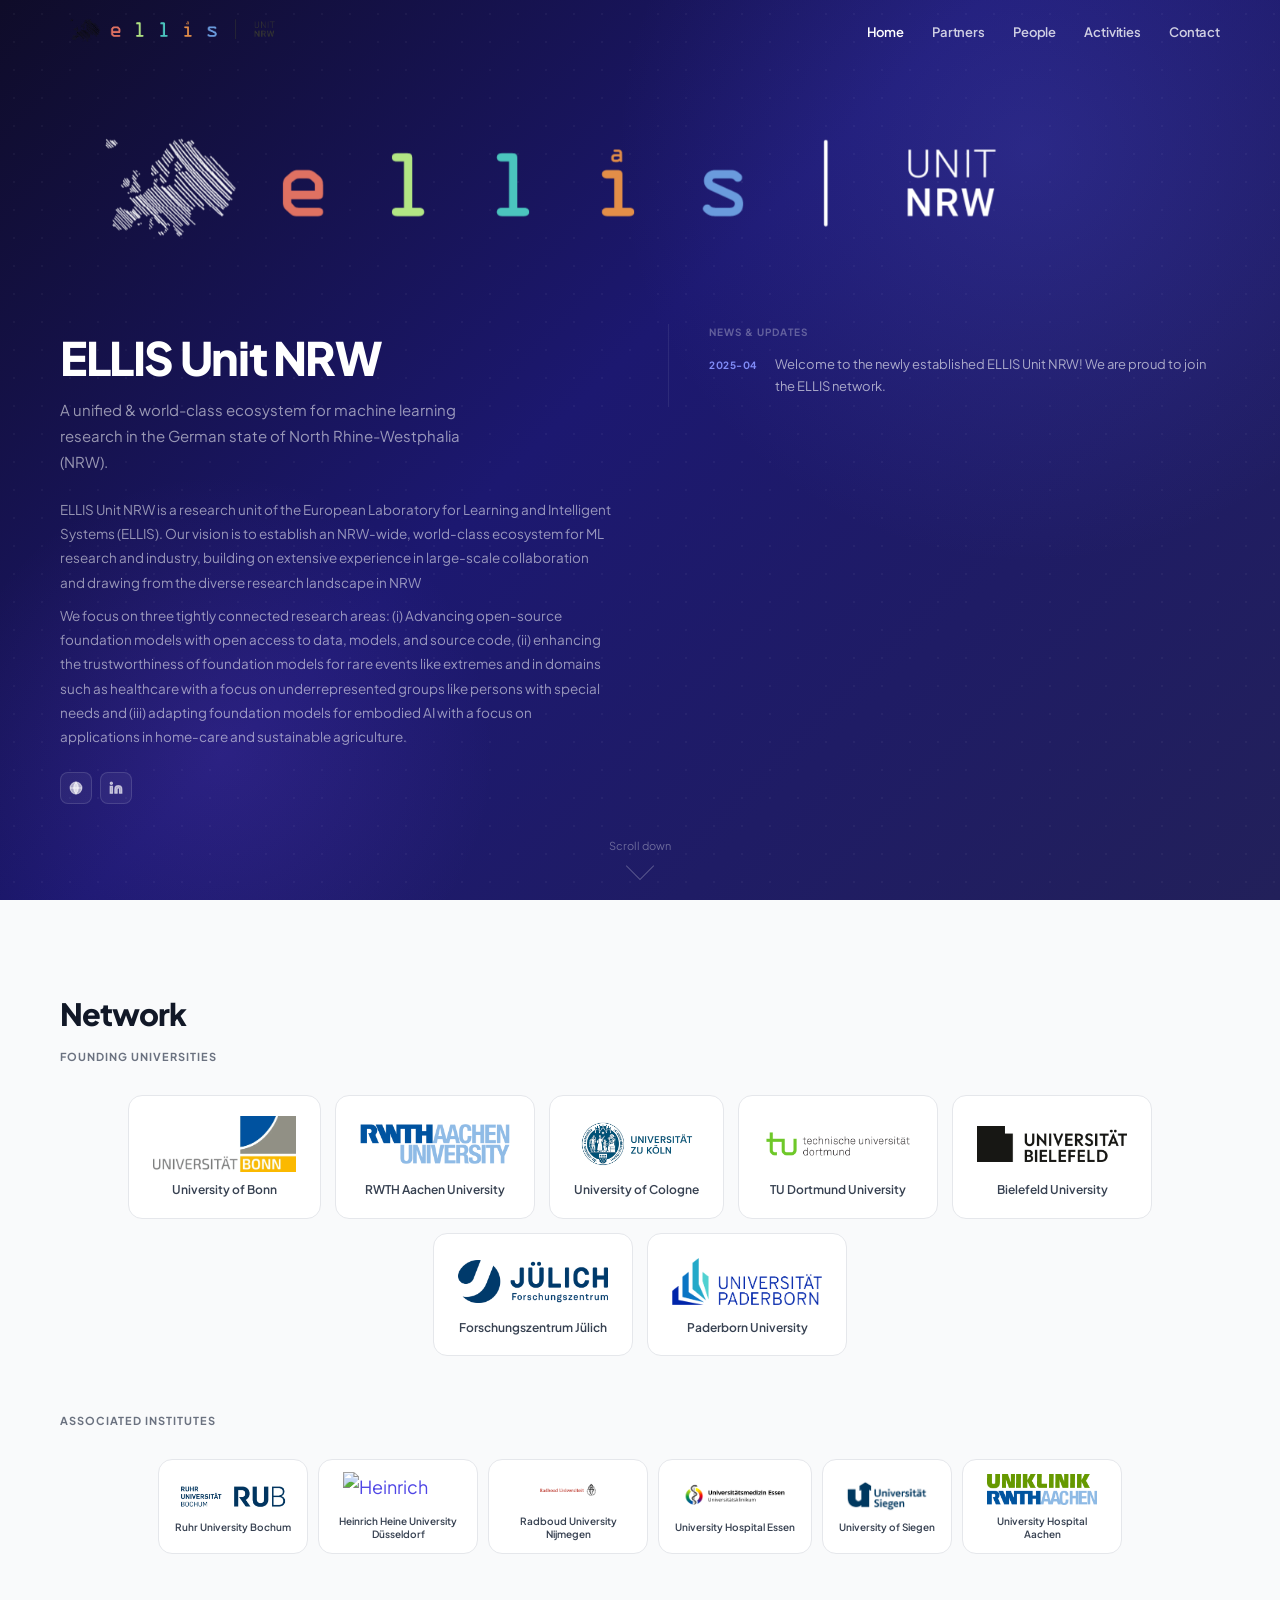
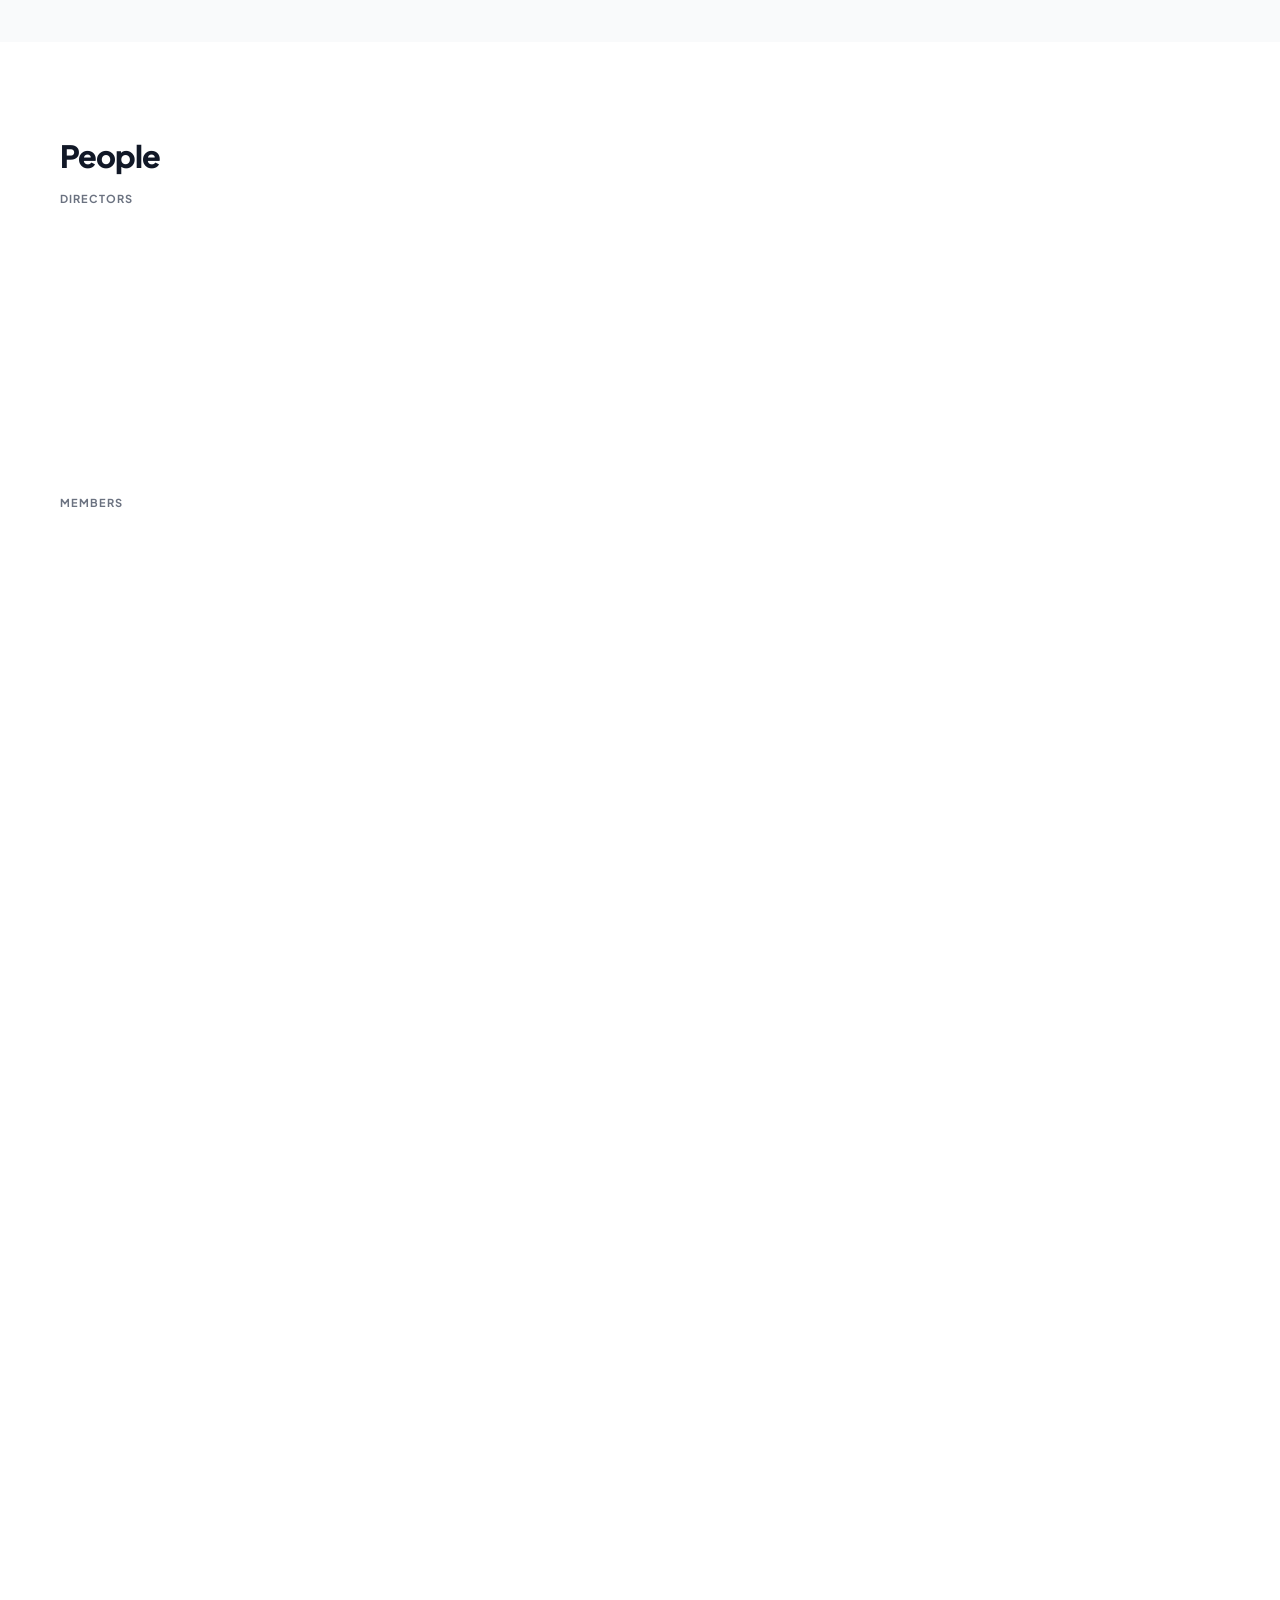
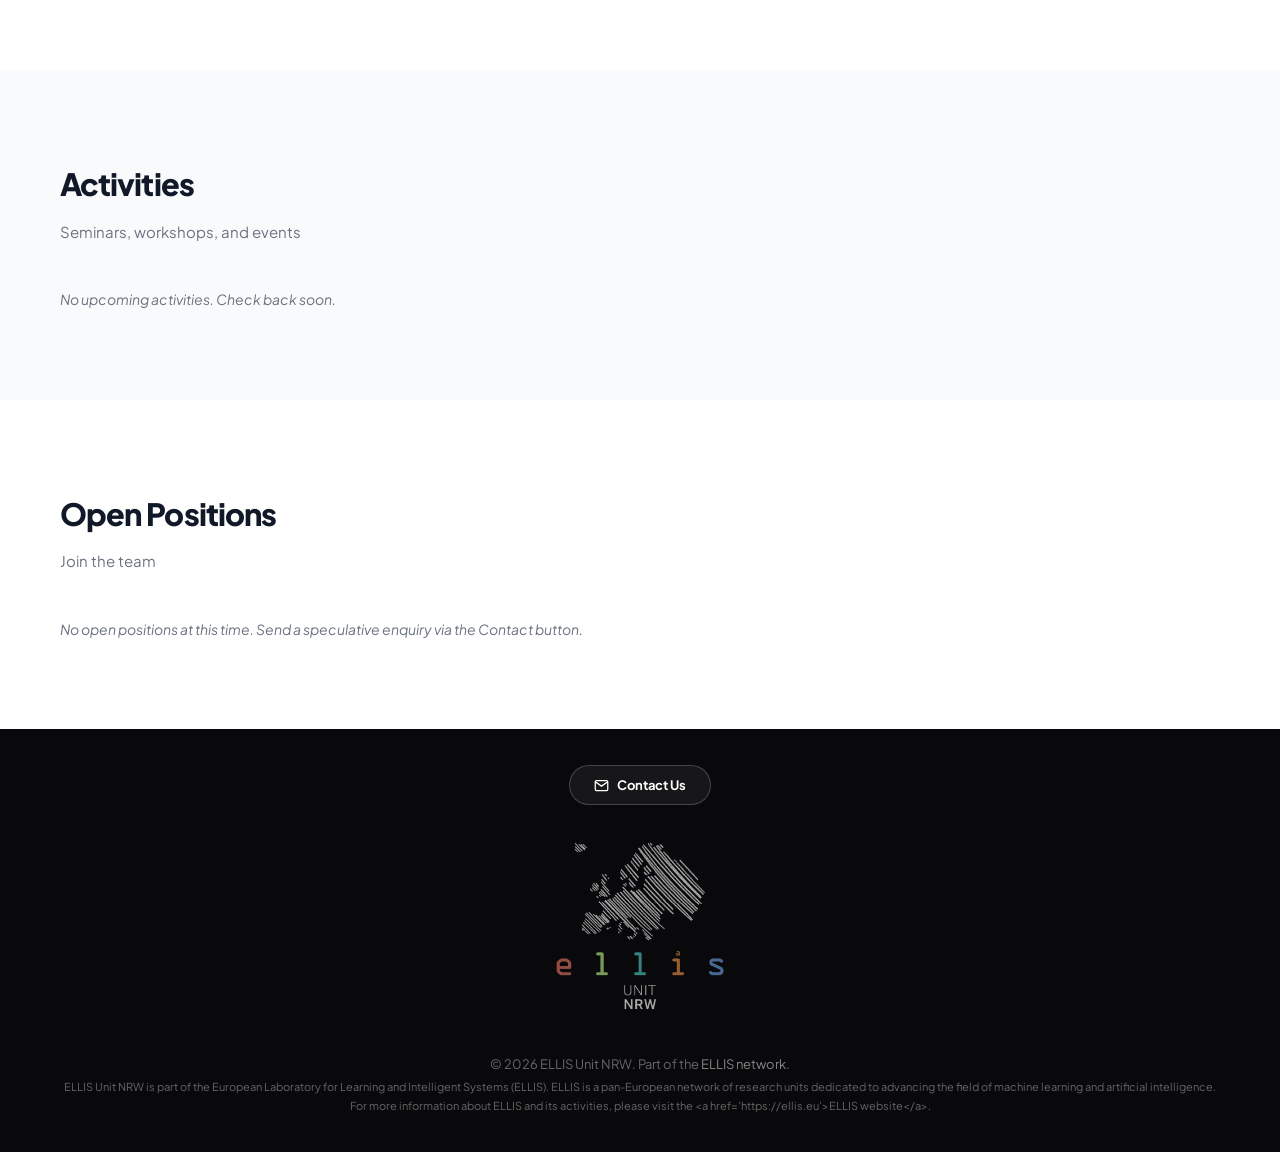
==== index.html @ 84928c9c "init" ====
<!DOCTYPE html>
<html lang="en">
<head>
  <meta charset="UTF-8">
  <meta name="viewport" content="width=device-width, initial-scale=1.0">
  <meta name="description" content="ELLIS Unit NRW — European Laboratory for Learning and Intelligent Systems">
  <title>ELLIS Unit NRW</title>
  <link rel="icon" type="image/svg+xml" href="favicon.svg">
  <link rel="stylesheet" href="styles.css">
  <link rel="preconnect" href="https://fonts.googleapis.com">
  <link rel="preconnect" href="https://fonts.gstatic.com" crossorigin>
  <link href="https://fonts.googleapis.com/css2?family=Plus+Jakarta+Sans:wght@300;400;500;600;700;800&display=swap" rel="stylesheet">
</head>
<body>

  <!-- ── Navigation ── -->
  <nav class="navbar" id="navbar">
    <div class="nav-container">
      <a href="#home" class="nav-logo" aria-label="ELLIS Unit NRW">
        <img src="images/ellis-logo_horizontal_black_2026-NRW.png" alt="ELLIS Unit NRW" class="logo-dark" height="34">
      </a>
      <ul class="nav-menu" id="nav-menu">
        <li><a href="#home"       class="nav-link">Home</a></li>
        <li><a href="#partners"   class="nav-link">Partners</a></li>
        <li><a href="#people"     class="nav-link">People</a></li>
        <li><a href="#activities" class="nav-link">Activities</a></li>
        <li><a href="#contact"    class="nav-link">Contact</a></li>
        <!-- <li><a href="#positions"  class="nav-link">Open Positions</a></li> -->
      </ul>
      <button class="nav-toggle" id="nav-toggle" aria-label="Toggle navigation">
        <span class="bar"></span><span class="bar"></span><span class="bar"></span>
      </button>
    </div>
  </nav>

  <!-- ══════════════════════════════════════
       HERO
       Left  : identity + about
       Right : news + partner uni logos
       ══════════════════════════════════════ -->
  <section id="home" class="hero">
  <div class="hero-bg" aria-hidden="true"></div>

  <div class="hero-inner">

    <div class="hero-logo-wrap">
      <img src="images/ellis-logo_horizontal_white_2026-NRW.png" alt="ELLIS Unit NRW" class="hero-logo-img" id="hero-logo-img">
    </div>

    <div class="hero-grid">

      <!-- ── LEFT ── -->
      <div class="hero-left">
        <h1 class="hero-title" id="hero-unit-name"></h1>
        <p  class="hero-tagline" id="hero-tagline"></p>
        <div class="hero-about-text" id="about-text"></div>
        <!-- <div class="research-areas" id="research-areas"></div> -->
        <div class="hero-social" id="hero-social"></div>
      </div>

      <!-- ── RIGHT ── -->
      <div class="hero-right">
        <div class="hero-panel">
          <h3 class="panel-label">News &amp; Updates</h3>
          <ul class="hero-news-list" id="hero-news-list"></ul>
          <button class="hero-news-more" id="hero-news-more" style="display:none">Show more</button>
        </div>
      </div>

    </div>
  </div>

  <div class="scroll-hint" aria-hidden="true">
    <span class="scroll-hint-text">Scroll down</span>
    <div class="scroll-arrow"></div>
  </div>
</section>

  <!-- ══════════════════════════════════════
       PARTNERS
       ══════════════════════════════════════ -->
  <section id="partners" class="section section-light">
    <div class="container">
      <h2 class="section-title">Network</h2>

      <h3 class="block-label">Founding Universities</h3>
      <div class="partner-grid" id="partner-grid"></div>

      <!-- Associated institutes tile grid — hidden if empty -->
      <div id="assoc-block" style="display:none">
        <h3 class="block-label" style="margin-top:56px">Associated Institutes</h3>
        <div class="assoc-grid" id="assoc-grid"></div>
      </div>
    </div>
  </section>

  <!-- ══════════════════════════════════════
       PEOPLE
       ══════════════════════════════════════ -->
  <section id="people" class="section section-white">
    <div class="container">
      <h2 class="section-title">People</h2>

      <div class="people-block">
        <h3 class="block-label">Directors</h3>
        <div class="directors-row" id="directors-row"></div>
      </div>

      <div class="people-block" id="members-block">
        <h3 class="block-label">Members</h3>
        <div class="members-grid" id="members-grid"></div>
      </div>
    </div>
  </section>

  <!-- ══════════════════════════════════════
       ACTIVITIES
       ══════════════════════════════════════ -->
  <section id="activities" class="section section-light">
    <div class="container">
      <h2 class="section-title">Activities</h2>
      <p class="section-sub">Seminars, workshops, and events</p>
      <div class="activities-grid" id="activities-grid"></div>
    </div>
  </section>

  <!-- ══════════════════════════════════════
       OPEN POSITIONS
       To hide: comment out from here …
       ══════════════════════════════════════ -->
  <section id="positions" class="section section-white">
    <div class="container">
      <h2 class="section-title">Open Positions</h2>
      <p class="section-sub">Join the team</p>
      <div class="positions-list" id="positions-list"></div>
    </div>
  </section>
  <!-- … to here to hide open positions -->

  <!-- ══════════════════════════════════════
       FOOTER  (contains contact button)
       ══════════════════════════════════════ -->
  <footer class="footer" id="contact">
    <div class="footer-inner">
      <button class="btn btn-contact" id="contact-btn">
        <svg viewBox="0 0 24 24" fill="none" stroke="currentColor" stroke-width="2" aria-hidden="true">
          <path d="M4 4h16c1.1 0 2 .9 2 2v12c0 1.1-.9 2-2 2H4c-1.1 0-2-.9-2-2V6c0-1.1.9-2 2-2z"/>
          <polyline points="22,6 12,13 2,6"/>
        </svg>
        Contact Us
      </button>
      <img src="images/ellis-logo_vertical_white_2026-NRW.png" alt="ELLIS Unit NRW" class="footer-logo" height="200">

      <div class="footer-copy">
        <p>&copy; <span id="current-year"></span> <span id="footer-name"></span>. Part of the <a href="https://ellis.eu" target="_blank" rel="noopener">ELLIS network</a>.</p>
        <p class="footer-note" id="footer-note"></p>
      </div>
      
    </div>
  </footer>

  <script src="main.js"></script>
</body>
</html>
---- styles.css ----
/* ══════════════════════════════════════════════
   ELLIS Unit NRW — styles.css
   ══════════════════════════════════════════════ */

:root {
  --indigo:       #4F46E5;
  --indigo-dark:  #3730A3;
  --indigo-light: #818CF8;
  --indigo-pale:  #EEF2FF;
  --gray-950:     #09090b;
  --gray-900:     #111827;
  --gray-700:     #374151;
  --gray-500:     #6B7280;
  --gray-400:     #9CA3AF;
  --gray-200:     #E5E7EB;
  --gray-100:     #F3F4F6;
  --gray-50:      #F9FAFB;
  --white:        #FFFFFF;
  --r-sm: 8px; --r-md: 14px; --r-full: 9999px;
  --shadow-xs: 0 1px 3px rgba(0,0,0,.06);
  --shadow-sm: 0 3px 10px rgba(0,0,0,.08);
  --shadow-md: 0 8px 24px rgba(0,0,0,.10);
  --ease: cubic-bezier(.4,0,.2,1);
}

/* ── Reset ── */
*,*::before,*::after { box-sizing:border-box; margin:0; padding:0 }
html { scroll-behavior:smooth }
body {
  font-family:'Plus Jakarta Sans',system-ui,sans-serif;
  font-size:18px; line-height:1.7;
  color:var(--gray-900); background:var(--white);
  -webkit-font-smoothing:antialiased;
}
a { color:var(--indigo); text-decoration:none; transition:color .2s var(--ease) }
a:hover { color:var(--indigo-dark) }
img { max-width:100%; display:block }
ul { list-style:none }
.container { max-width:1160px; margin:0 auto }

/* ══════════════════════════════════
   NAVBAR
   ══════════════════════════════════ */
.navbar {
  position:fixed; top:0; left:0; right:0; z-index:100;
  height:60px; padding:0 24px;
  display:flex; align-items:center;
  background:transparent;
  transition:background .4s var(--ease), box-shadow .4s var(--ease);
}
.navbar.scrolled {
  background:rgba(255,255,255,.94);
  backdrop-filter:blur(14px);
  box-shadow:0 1px 0 var(--gray-200);
}
.nav-container {
  max-width:1160px; width:100%; margin:0 auto;
  display:flex; align-items:center; justify-content:space-between;
}

/* ── Navbar logo: hidden until scrolled ── */
.nav-logo {
  opacity:0; pointer-events:none;
  transition:opacity .35s var(--ease);
}
.navbar.scrolled .nav-logo {
  opacity:1; pointer-events:auto;
}
/* Both img variants hidden when not scrolled; only dark shown when scrolled */
.logo-dark  { display:block }   /* white PNG → black */
.logo-light { display:none  }

/* Hero inner wrapper — column layout so logo sits above the grid */
.hero-inner {
  max-width: 1160px;
  width: 100%;
  margin: 0 auto;
  display: flex;
  flex-direction: column;
  position: relative;
  z-index: 1;
}

/* Logo now spans the full width above both columns */
.hero-logo-wrap {
  display: flex;
  justify-content: center;
  margin-bottom: 48px;
}

.hero-logo-img {
  height: clamp(100px, 16vw, 180px);
  width: auto;
  max-width: 100%;
  object-fit: contain;
  filter: none;
  transition: opacity .3s var(--ease);
  will-change: opacity;
}

.nav-menu { display:flex; align-items:center; gap:28px }
.nav-link {
  font-size:13px; font-weight:600; letter-spacing:-.01em;
  color:rgba(255,255,255,.78);
  transition:color .2s var(--ease);
}
.navbar.scrolled .nav-link { color:var(--gray-700) }
.nav-link:hover,
.nav-link.active { color:var(--white) }
.navbar.scrolled .nav-link:hover,
.navbar.scrolled .nav-link.active { color:var(--indigo) }

.nav-toggle { display:none; background:none; border:none; cursor:pointer; padding:4px }
.bar {
  display:block; width:20px; height:1.5px;
  background:var(--white); margin:5px 0;
  transition:transform .25s var(--ease), opacity .25s;
}
.navbar.scrolled .bar { background:var(--gray-700) }

/* ══════════════════════════════════
   HERO
   ══════════════════════════════════ */
.hero {
  min-height:100vh;
  position:relative; overflow:hidden;
  display:flex; align-items:center;
  padding:80px 24px 56px;
  background:linear-gradient(135deg, #0f0c29 0%, #1c1870 45%, #22205a 100%);
  color:var(--white);
}

/* Ambient blobs */
.hero-bg {
  position:absolute; inset:0; pointer-events:none; overflow:hidden;
}
.hero-bg::before {
  content:'';
  position:absolute; width:900px; height:900px; top:-300px; right:-200px;
  border-radius:50%;
  background:radial-gradient(circle, rgba(99,102,241,.20) 0%, transparent 65%);
  animation:blob 22s ease-in-out infinite alternate;
}
.hero-bg::after {
  content:'';
  position:absolute; width:600px; height:600px; bottom:-150px; left:-80px;
  border-radius:50%;
  background:radial-gradient(circle, rgba(139,92,246,.14) 0%, transparent 65%);
  animation:blob 30s ease-in-out infinite alternate-reverse;
}
@keyframes blob {
  from { transform:translate(0,0) scale(1) }
  to   { transform:translate(40px,-30px) scale(1.1) }
}
.hero::before {
  content:''; position:absolute; inset:0; pointer-events:none;
  background-image:radial-gradient(rgba(255,255,255,.04) 1px, transparent 1px);
  background-size:28px 28px;
}

/* Two-column grid */
.hero-grid {
  width: 100%;
  display: grid;
  grid-template-columns: 1fr 1fr;
  gap: 56px;
  align-items: start;
}

/* ── Hero Left ── */
.hero-left { padding-top:8px }

.hero-badges { display:flex; gap:8px; margin-bottom:20px }
.badge {
  display:inline-flex; align-items:center;
  font-size:10px; font-weight:700; letter-spacing:.09em; text-transform:uppercase;
  padding:4px 11px; border-radius:var(--r-full);
}
.badge-ellis { background:var(--indigo); color:var(--white) }
.badge-nrw   { border:1px solid rgba(255,255,255,.22); color:rgba(255,255,255,.72); background:rgba(255,255,255,.06) }

.hero-title {
  font-size:clamp(26px,3.6vw,46px); font-weight:800;
  letter-spacing:-.03em; line-height:1.1;
  color:var(--white); margin-bottom:14px;
}
.hero-tagline {
  font-size:15px; color:rgba(255,255,255,.56);
  line-height:1.75; margin-bottom:22px; max-width:420px;
}

/* About text inside hero */
.hero-about-text {
  font-size:13.5px; color:rgba(255,255,255,.55);
  line-height:1.8; margin-bottom:22px;
}
.hero-about-text p { margin-bottom:9px }
.hero-about-text .lead { color:rgba(255,255,255,.76); font-size:14.5px }

/* Research area tags */
.research-areas { display:flex; flex-wrap:wrap; gap:6px; margin-bottom:24px }
.area-tag {
  font-size:10px; font-weight:700; letter-spacing:.05em; text-transform:uppercase;
  padding:3px 10px; border-radius:var(--r-full);
  border:1px solid rgba(99,102,241,.4);
  color:var(--indigo-light); background:rgba(99,102,241,.07);
}

.hero-social { display:flex; gap:8px; flex-wrap:wrap; margin-bottom:24px }
.social-icon {
  width:32px; height:32px; border-radius:var(--r-sm);
  display:flex; align-items:center; justify-content:center;
  border:1px solid rgba(255,255,255,.13); background:rgba(255,255,255,.05);
  color:rgba(255,255,255,.6); transition:all .2s var(--ease);
}
.social-icon:hover { background:var(--indigo); border-color:var(--indigo); color:var(--white) }
.social-icon svg { width:14px; height:14px; fill:currentColor }

.hero-cta { display:flex; gap:10px; flex-wrap:wrap }

/* Buttons */
.btn {
  display:inline-flex; align-items:center; gap:7px;
  padding:10px 22px; border-radius:var(--r-full);
  font-family:inherit; font-size:13px; font-weight:700;
  letter-spacing:-.01em; cursor:pointer;
  transition:all .2s var(--ease); text-decoration:none; border:none;
}
.btn-primary { background:var(--indigo); color:var(--white) }
.btn-primary:hover {
  background:var(--indigo-dark); color:var(--white);
  transform:translateY(-1px); box-shadow:0 6px 20px rgba(79,70,229,.4);
}
.btn-ghost {
  background:rgba(255,255,255,.08);
  border:1px solid rgba(255,255,255,.2); color:var(--white);
}
.btn-ghost:hover { background:rgba(255,255,255,.14); color:var(--white) }

/* ── Hero Right ── */
.hero-right {
  display:flex; flex-direction:column; gap:24px;
  padding-left:40px; border-left:1px solid rgba(255,255,255,.08);
}

/* Shared panel style */
.hero-panel { display:flex; flex-direction:column; gap:0 }
.panel-label {
  font-size:10px; font-weight:700; letter-spacing:.1em; text-transform:uppercase;
  color:rgba(255,255,255,.3); margin-bottom:12px;
}

/* News list */
.hero-news-list { display:flex; flex-direction:column }
.hero-news-item {
  display:flex; align-items:baseline; gap:14px;
  padding:9px 0;
  border-bottom:1px solid rgba(255,255,255,.07);
  font-size:13px; color:rgba(255,255,255,.62);
}
.hero-news-item:first-child { padding-top:0 }
.hero-news-item:last-child  { border-bottom:none }
.hero-news-item.hidden { display:none }
.news-date {
  min-width:52px; font-size:10px; font-weight:700; letter-spacing:.05em;
  color:var(--indigo-light); flex-shrink:0;
}
.hero-news-more {
  margin-top:10px; align-self:flex-start; cursor:pointer;
  background:none; border:1px solid rgba(255,255,255,.16);
  color:rgba(255,255,255,.45); font-family:inherit;
  font-size:11px; font-weight:700; letter-spacing:.04em;
  padding:4px 14px; border-radius:var(--r-full); transition:all .2s;
}
.hero-news-more:hover { border-color:var(--indigo-light); color:var(--indigo-light) }

/* Partner university logos inside hero */
.hero-unis { display:flex; flex-direction:column; gap:0 }

.hero-unis-logos {
  display: grid;
  grid-template-columns: repeat(auto-fill, minmax(120px, 1fr));
  gap: 8px;
}

.hero-uni-chip {
  display: flex;
  flex-direction: column;
  align-items: center;
  justify-content: center;
  gap: 8px;
  text-decoration: none;
  padding: 14px 12px;
  border-radius: 14px;
  background: rgba(255, 255, 255, .07);
  border: 1px solid rgba(255, 255, 255, .13);
  backdrop-filter: blur(12px);
  -webkit-backdrop-filter: blur(12px);
  box-shadow: 0 2px 12px rgba(0, 0, 0, .2), inset 0 1px 0 rgba(255,255,255,.08);
  transition: transform .2s var(--ease), box-shadow .2s var(--ease),
              background .2s var(--ease), border-color .2s var(--ease);
  min-height: 80px;
}
.hero-uni-chip:hover {
  transform: translateY(-3px);
  background: rgba(255, 255, 255, .12);
  border-color: rgba(129, 140, 248, .5);
  box-shadow: 0 8px 24px rgba(0, 0, 0, .25), 0 0 0 1px rgba(129,140,248,.2),
              inset 0 1px 0 rgba(255,255,255,.12);
}
.hero-uni-chip img {
  height: 34px;
  width: auto;
  max-width: 100px;
  object-fit: contain;
  filter: none;   /* white logos on dark glass */
  opacity: .85;
  transition: opacity .2s var(--ease);
}
.hero-uni-chip:hover img { opacity: 1 }

.hero-uni-chip-text {
  font-size: 10px; font-weight: 700; letter-spacing: .05em;
  color: rgba(255, 255, 255, .7);
  white-space: nowrap;
  text-transform: uppercase;
}

/* Scroll hint */
.scroll-hint {
  position:absolute; bottom:24px; left:50%; transform:translateX(-50%);
  display:flex; flex-direction:column; align-items:center;
}
.scroll-arrow {
  width:20px; height:20px;
  border-right:1.5px solid rgba(255,255,255,.25);
  border-bottom:1.5px solid rgba(255,255,255,.25);
  transform:rotate(45deg);
  animation:bounce 2s ease-in-out infinite;
}

/* make scroll-hint text a button that when clicked automatically scrolls down a bit, and both scroll-hint-text and scroll-arrow
disappear when scrolled, to avoid overlap with navbar */
.scroll-hint-text {
  margin-top:8px; font-size:11px; color:rgba(255,255,255,.35);
  transition:opacity .3s var(--ease);
  background:none; border:none; cursor:pointer; font-family:inherit;
  padding:0; opacity:1;
}
.scroll-hint-text:hover { color:rgba(255,255,255,.6) }
.scroll-hint.hidden .scroll-hint-text,
.scroll-hint.hidden .scroll-arrow { opacity:0; pointer-events:none }


@keyframes bounce {
  0%,100% { transform:rotate(45deg) translateY(0); opacity:.2 }
  50%      { transform:rotate(45deg) translateY(5px); opacity:.55 }
}

/* ══════════════════════════════════
   SHARED SECTION STYLES
   ══════════════════════════════════ */
.section { padding:88px 24px }
.section-light { background:var(--gray-50) }
.section-white { background:var(--white) }

.section-title {
  font-size:clamp(22px,2.4vw,34px); font-weight:800;
  letter-spacing:-.03em; color:var(--gray-900); margin-bottom:8px;
}
.section-sub { font-size:15px; color:var(--gray-500); margin-bottom:44px }

.block-label {
  font-size:11px; font-weight:700; letter-spacing:.09em; text-transform:uppercase;
  color:var(--gray-500); margin-bottom:28px;
}

/* ══════════════════════════════════
   PARTNERS
   ══════════════════════════════════ */
.partner-grid {
  display:flex; flex-wrap:wrap; justify-content:center; gap:14px;
  margin-bottom:8px;
}
.partner-card {
  display:flex; flex-direction:column; align-items:center;
  justify-content:center; gap:10px;
  text-decoration:none;
  padding:20px 24px; min-width:160px; max-width:210px;
  border-radius:var(--r-md); border:1.5px solid var(--gray-200);
  background:var(--white); transition:all .2s var(--ease);
}
.partner-card:hover { border-color:var(--indigo); box-shadow:var(--shadow-sm); transform:translateY(-2px) }
.partner-logo { height:56px; width:auto; max-width:150px; object-fit:contain }
.partner-logo-placeholder {
  height:44px; min-width:80px; padding:0 14px;
  display:flex; align-items:center; justify-content:center;
  background:var(--indigo-pale); border-radius:var(--r-sm);
  font-size:13px; font-weight:700; color:var(--indigo);
}
.partner-name { font-size:12px; font-weight:600; color:var(--gray-700); text-align:center; line-height:1.3 }

/* Associated institutes tile grid */
.assoc-grid {
  display: flex;
  flex-wrap: wrap;
  justify-content: center;
  gap: 10px;
}
.assoc-card {
  display: flex;
  flex-direction: column;
  align-items: center;
  justify-content: center;
  gap: 7px;
  text-decoration: none;
  padding: 12px 16px;
  min-width: 120px;
  max-width: 160px;
  border-radius: var(--r-md);
  border: 1.5px solid var(--gray-200);
  background: var(--white);
  transition: all .2s var(--ease);
}
.assoc-card:hover { border-color: var(--indigo); box-shadow: var(--shadow-sm); transform: translateY(-2px) }
.assoc-logo { height: 36px; width: auto; max-width: 110px; object-fit: contain }
.assoc-logo-placeholder {
  height: 30px; min-width: 60px; padding: 0 10px;
  display: flex; align-items: center; justify-content: center;
  background: var(--indigo-pale); border-radius: var(--r-sm);
  font-size: 11px; font-weight: 700; color: var(--indigo);
}
.assoc-name { font-size: 10px; font-weight: 600; color: var(--gray-700); text-align: center; line-height: 1.3 }

/* ══════════════════════════════════
   PEOPLE
   ══════════════════════════════════ */
.people-block { margin-bottom:60px }
.people-block:last-child { margin-bottom:0 }

/* Directors: centered, wrap centered */
.directors-row {
  display:flex; flex-wrap:wrap; justify-content:center; gap:36px 28px;
}
/* A person card is just a flex column — no box, no border */
.person-card {
  display:flex; flex-direction:column; align-items:center; gap:8px;
  max-width:140px; text-align:center;
  text-decoration:none; color:inherit;
  transition:opacity .2s var(--ease);
}
.person-card:hover { opacity:.82 }
.person-card:hover .person-name { color:var(--indigo) }

/* Director: larger circle */
.director-avatar {
  width:108px; height:108px; border-radius:50%;
  background:var(--indigo-pale); overflow:hidden;
  display:flex; align-items:center; justify-content:center;
  font-size:28px; font-weight:800; color:var(--indigo);
  transition:box-shadow .2s var(--ease);
}
.person-card:hover .director-avatar { box-shadow:0 6px 22px rgba(79,70,229,.2) }
.director-avatar img { width:100%; height:100%; object-fit:cover }

/* Member: smaller circle */
.member-avatar {
  width:84px; height:84px; border-radius:50%;
  background:var(--gray-100); overflow:hidden;
  display:flex; align-items:center; justify-content:center;
  font-size:20px; font-weight:800; color:var(--gray-500);
  transition:box-shadow .2s var(--ease);
}
.person-card:hover .member-avatar { box-shadow:0 4px 14px rgba(0,0,0,.10) }
.member-avatar img { width:100%; height:100%; object-fit:cover }

.person-name { font-size:13px; font-weight:700; letter-spacing:-.02em; color:var(--gray-900); line-height:1.3; transition:color .2s }
.person-role { font-size:10px; font-weight:700; letter-spacing:.06em; text-transform:uppercase; color:var(--indigo) }
.person-inst { font-size:11px; color:var(--gray-500); line-height:1.3 }

/* Members grid */
.members-grid {
  display:grid; grid-template-columns:repeat(auto-fill, minmax(120px,1fr));
  gap:36px 16px; justify-items:center;
}

/* ══════════════════════════════════
   ACTIVITIES
   ══════════════════════════════════ */
.activities-grid {
  display:grid; grid-template-columns:repeat(auto-fill, minmax(300px,1fr)); gap:14px;
}
.activity-card {
  background:var(--white); border-radius:var(--r-md);
  padding:20px 22px; box-shadow:var(--shadow-xs);
  display:flex; flex-direction:column; gap:8px;
  transition:transform .2s var(--ease), box-shadow .2s var(--ease);
}
.activity-card:hover { transform:translateY(-2px); box-shadow:var(--shadow-md) }
.activity-top { display:flex; align-items:center; justify-content:space-between; gap:12px }
.activity-type {
  font-size:10px; font-weight:700; letter-spacing:.08em; text-transform:uppercase;
  color:var(--indigo); background:var(--indigo-pale);
  padding:3px 9px; border-radius:var(--r-full);
}
.activity-date { font-size:11px; font-weight:600; color:var(--gray-500); white-space:nowrap }
.activity-title { font-size:15px; font-weight:700; letter-spacing:-.02em; color:var(--gray-900); line-height:1.3 }
.activity-speaker { font-size:12px; color:var(--gray-500); font-style:italic }
.activity-desc { font-size:13px; color:var(--gray-500); line-height:1.65 }
.activity-link {
  display:inline-flex; align-items:center; gap:4px; margin-top:4px;
  font-size:12px; font-weight:700; color:var(--indigo); align-self:flex-start;
}
.activity-link:hover { color:var(--indigo-dark) }

/* ══════════════════════════════════
   OPEN POSITIONS
   ══════════════════════════════════ */
.positions-list { display:flex; flex-direction:column; gap:12px }
.position-card {
  padding:18px 22px; background:var(--white);
  border:1.5px solid var(--gray-200); border-radius:var(--r-md);
  transition:border-color .2s, box-shadow .2s, transform .2s;
}
.position-card:hover { border-color:var(--indigo); box-shadow:var(--shadow-sm); transform:translateY(-1px) }
.position-title { font-size:15px; font-weight:700; color:var(--gray-900); margin-bottom:7px }
.position-meta { display:flex; gap:8px; flex-wrap:wrap; align-items:center; margin-bottom:6px }
.pos-tag {
  font-size:10px; font-weight:700; letter-spacing:.07em; text-transform:uppercase;
  color:var(--indigo); background:var(--indigo-pale);
  padding:2px 8px; border-radius:var(--r-full);
}
.pos-deadline { font-size:12px; color:var(--gray-500) }
.position-desc { font-size:13px; color:var(--gray-500); line-height:1.65 }
.position-apply {
  display:inline-flex; align-items:center; gap:4px; margin-top:9px;
  font-size:12px; font-weight:700; color:var(--indigo);
}
.positions-empty { font-size:14px; color:var(--gray-500); font-style:italic }

/* ══════════════════════════════════
   FOOTER  (also the contact anchor)
   ══════════════════════════════════ */
.footer {
  background:var(--gray-950); padding:36px 32px;
}
.footer-inner {
  max-width:1160px; margin:0 auto;
  display:flex; flex-direction:column; align-items:center; justify-content:center; gap:24px;
  flex-wrap:wrap;
}
.footer-logo { opacity:.65; transition:opacity .2s }
.footer-logo:hover { opacity:1 }
.footer-copy { font-size:13px; color:rgba(255,255,255,.38); text-align:center; flex:1; min-width:200px }
.footer-copy a { color:rgba(255,255,255,.5) }
.footer-copy a:hover { color:var(--indigo-light) }
.footer-note { font-size:11px; margin-top:3px }

/* Contact button in footer */
.btn-contact {
  display:inline-flex; align-items:center; gap:8px;
  padding:11px 24px; border-radius:var(--r-full);
  font-family:inherit; font-size:13px; font-weight:700;
  cursor:pointer; border:1.5px solid rgba(255,255,255,.2);
  background:rgba(255,255,255,.06); color:var(--white);
  transition:all .2s var(--ease); white-space:nowrap;
}
.btn-contact svg { width:15px; height:15px; flex-shrink:0 }
.btn-contact:hover {
  background:var(--indigo); border-color:var(--indigo);
  transform:translateY(-1px); box-shadow:0 5px 18px rgba(79,70,229,.4);
}

/* ══════════════════════════════════
   SCROLL ANIMATIONS
   ══════════════════════════════════ */
.fade-up {
  opacity:0; transform:translateY(16px);
  transition:opacity .5s var(--ease), transform .5s var(--ease);
}
.fade-up.visible { opacity:1; transform:none }

/* ══════════════════════════════════
   RESPONSIVE
   ══════════════════════════════════ */
@media (max-width:1024px) {
  .hero-grid { grid-template-columns:1fr; gap:44px }
  .hero-right { border-left:none; padding-left:0; border-top:1px solid rgba(255,255,255,.08); padding-top:36px }
}
@media (max-width:768px) {
  .navbar { padding:0 16px }
  .nav-menu {
    position:fixed; top:60px; left:0; right:0;
    background:rgba(255,255,255,.97); backdrop-filter:blur(16px);
    flex-direction:column; gap:0; padding:8px 0;
    display:none; box-shadow:var(--shadow-md);
  }
  .nav-menu.open { display:flex }
  .nav-link { padding:11px 20px; display:block; color:var(--gray-700) !important }
  .nav-link:hover,
  .nav-link.active { color:var(--indigo) !important }
  .nav-toggle { display:block }
  .hero { padding:76px 16px 52px }
  .section { padding:64px 16px }
  .footer { padding:28px 16px }
  .footer-inner { flex-direction:column; align-items:center; text-align:center; gap:20px }
  .activities-grid { grid-template-columns:1fr }
  .members-grid { grid-template-columns:repeat(auto-fill, minmax(100px,1fr)) }
  .directors-row { gap:28px 18px }
}
@media (max-width:480px) {
  .members-grid { grid-template-columns:repeat(3,1fr) }
  .director-avatar { width:90px; height:90px; font-size:24px }
}
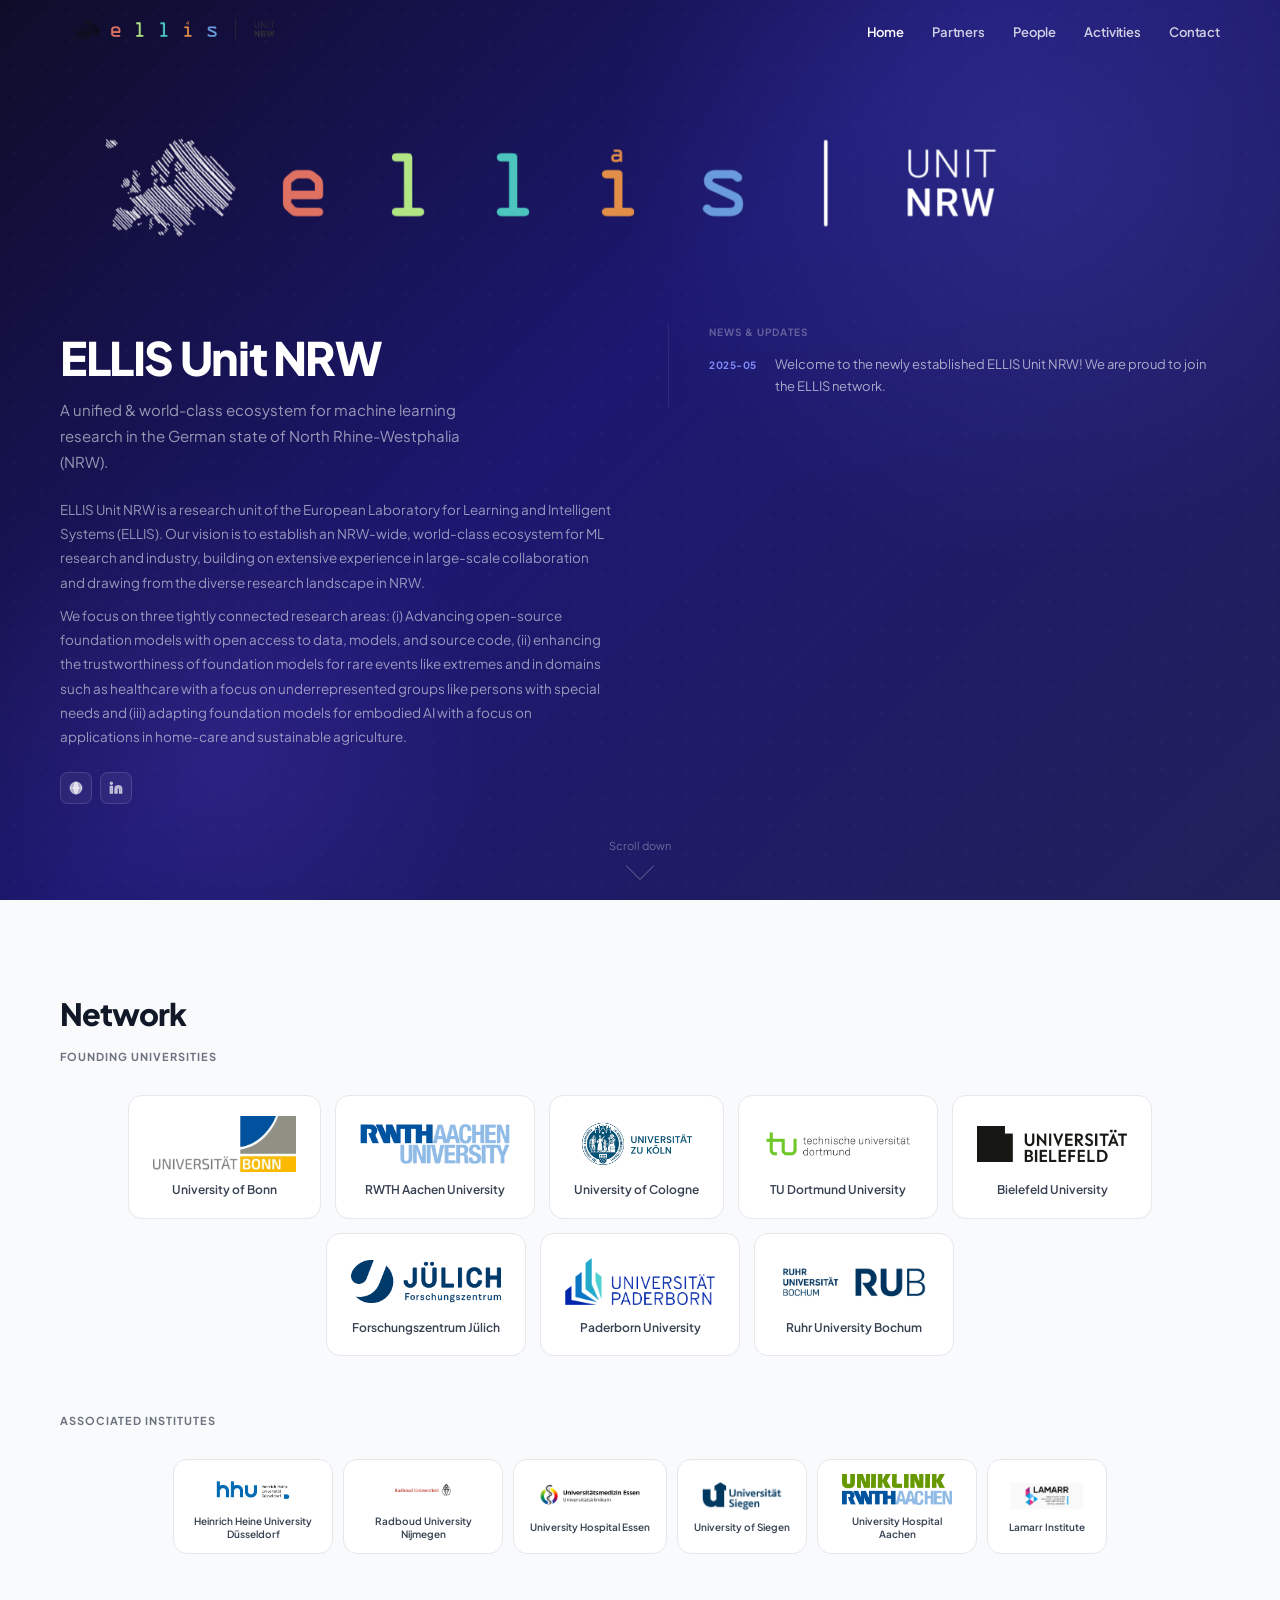
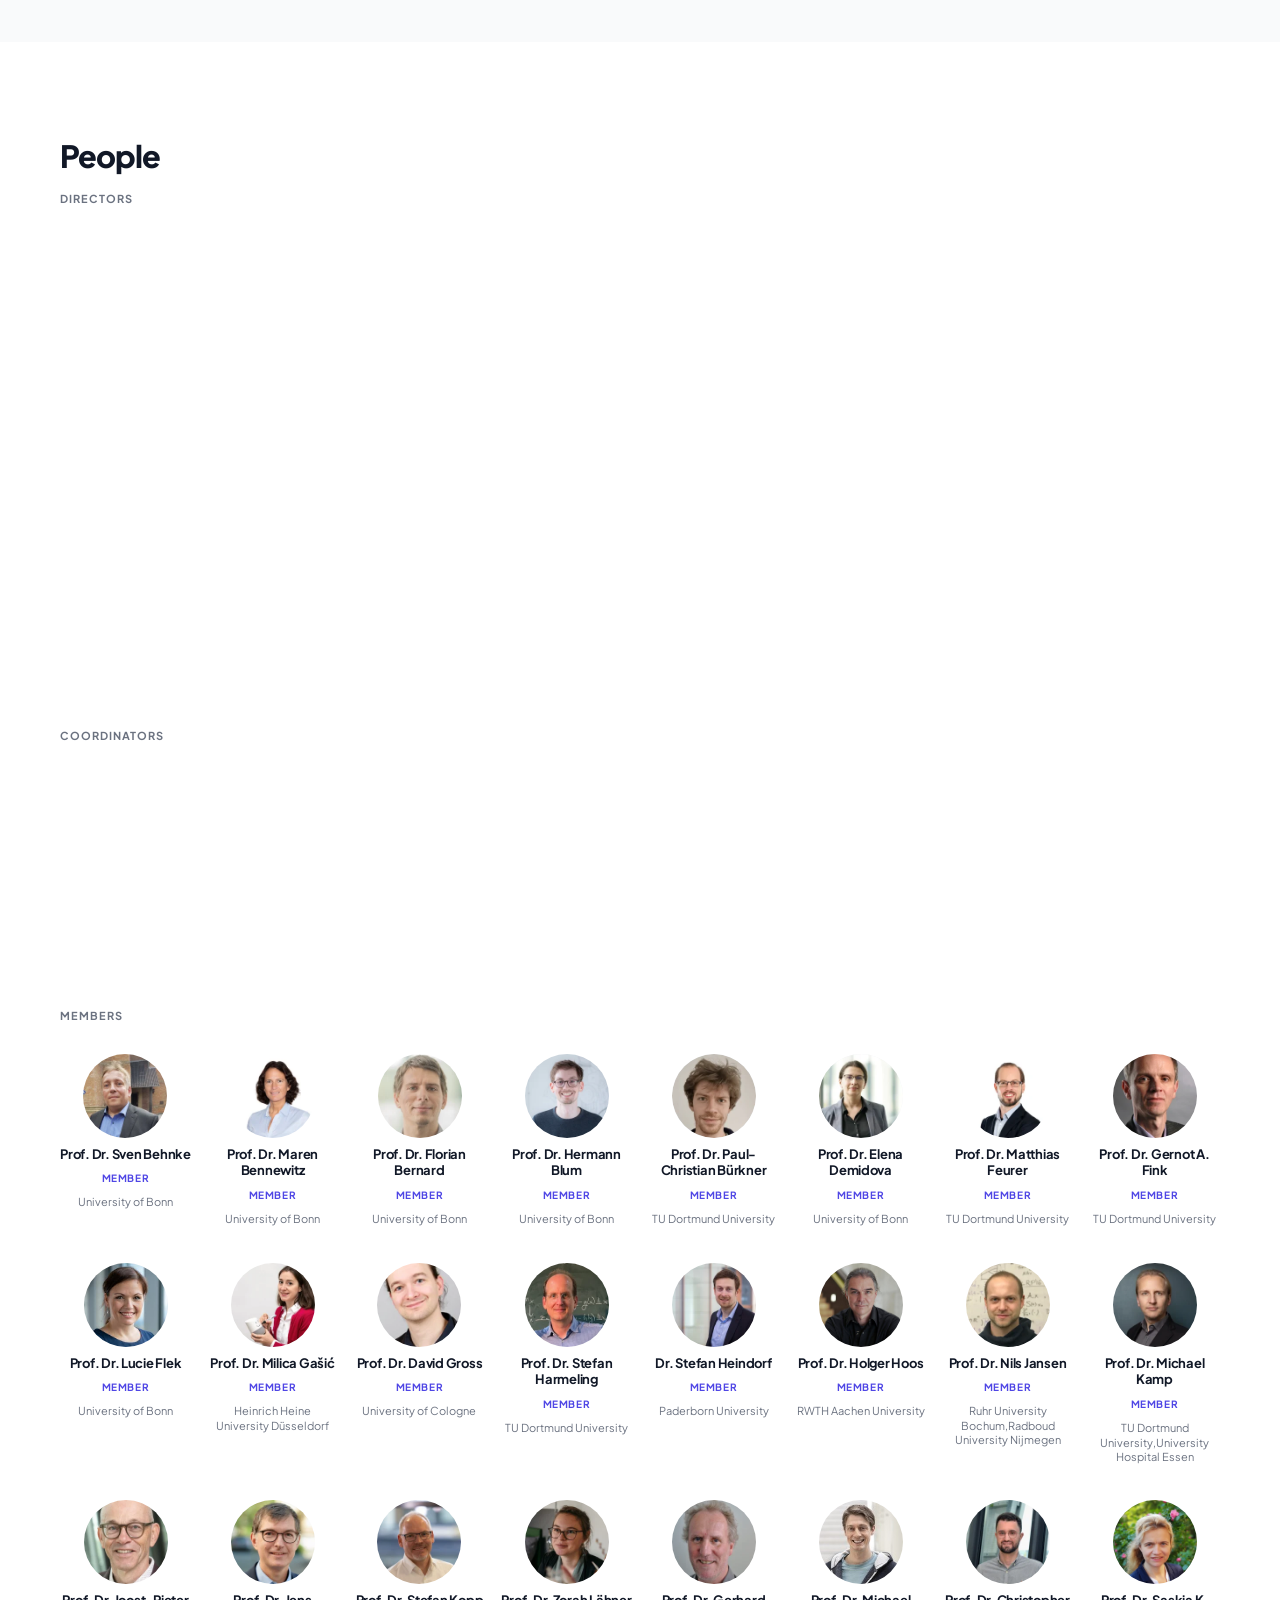
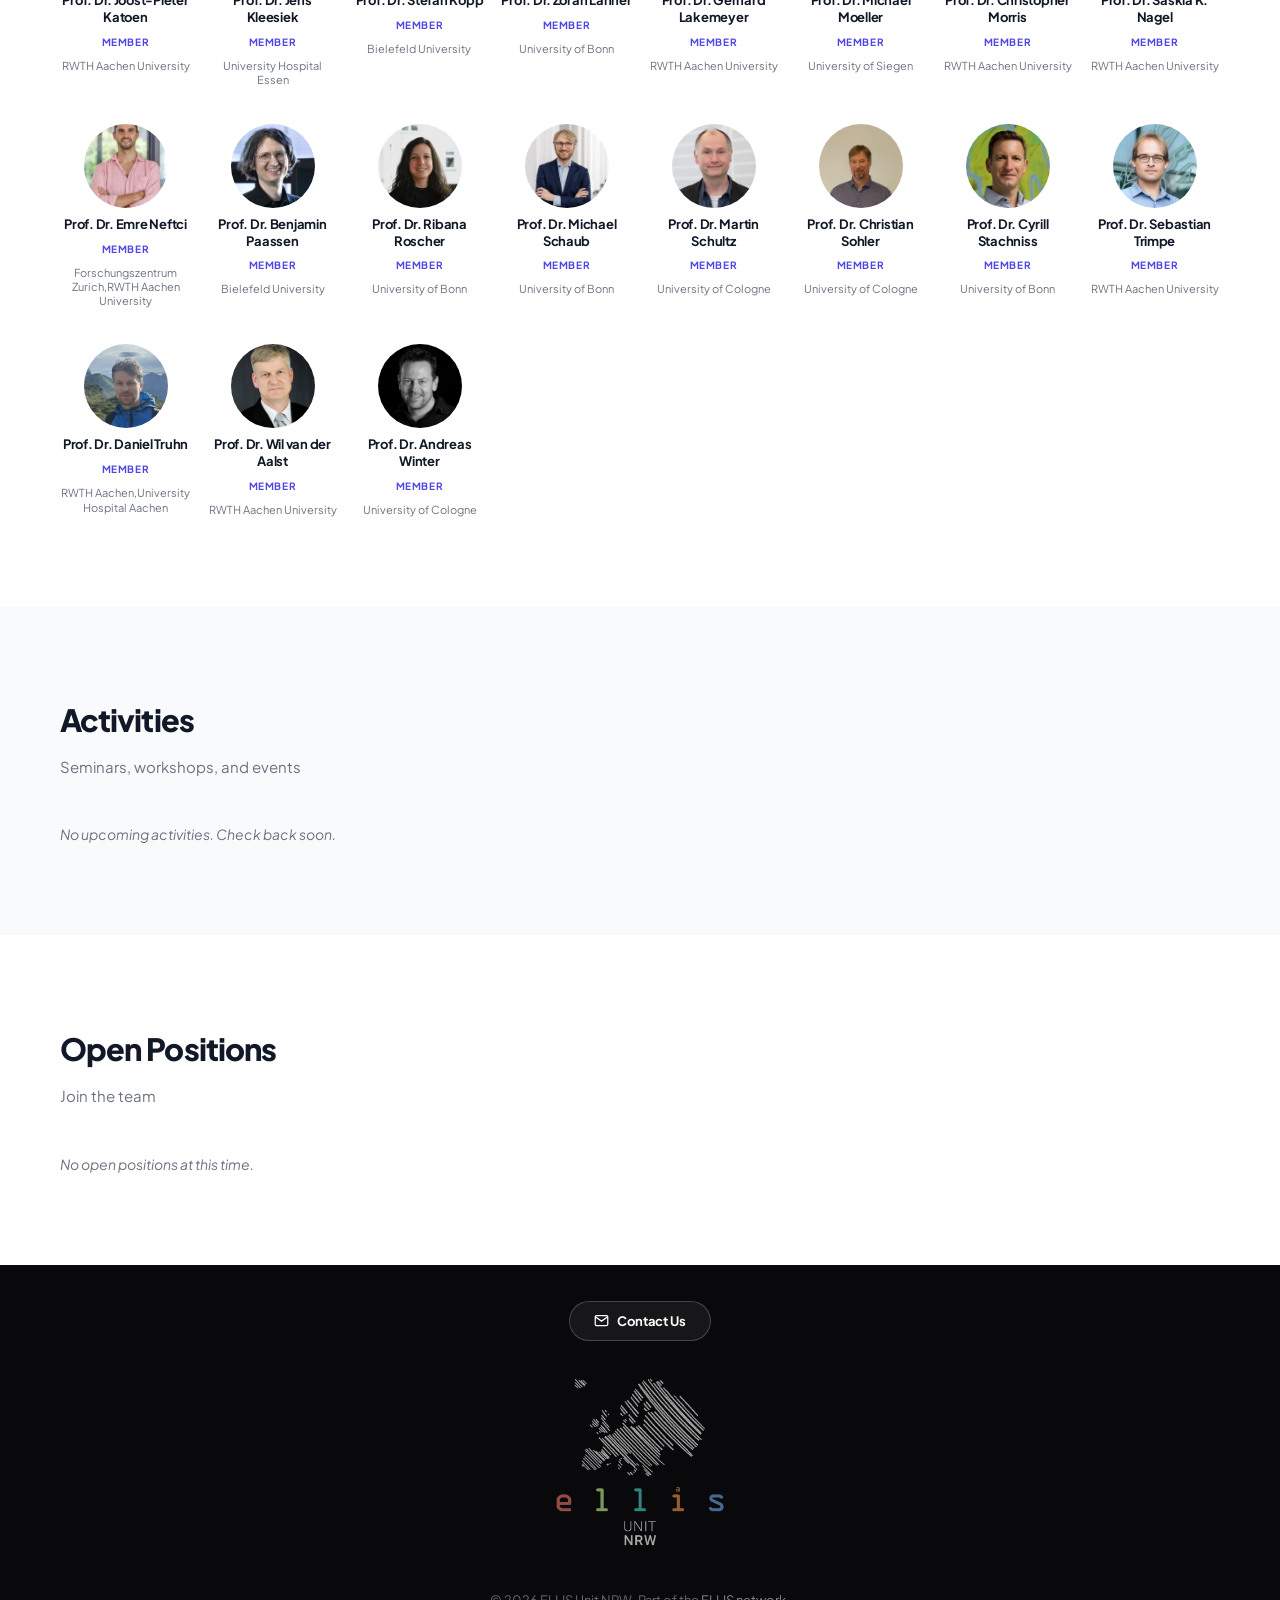
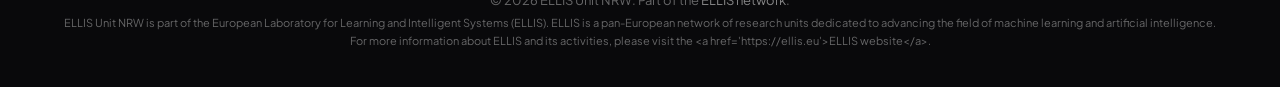
==== commit f15ca450: "updated affiliations" ====
--- a/index.html
+++ b/index.html
@@ -106,6 +106,11 @@
         <div class="directors-row" id="directors-row"></div>
       </div>
 
+      <div class="people-block" id="coordinators-block">
+        <h3 class="block-label">Coordinators</h3>
+        <div class="coordinators-row" id="coordinators-row"></div>
+      </div>
+
       <div class="people-block" id="members-block">
         <h3 class="block-label">Members</h3>
         <div class="members-grid" id="members-grid"></div>
--- a/styles.css
+++ b/styles.css
@@ -440,7 +440,22 @@
 
 /* Directors: centered, wrap centered */
 .directors-row {
-  display:flex; flex-wrap:wrap; justify-content:center; gap:36px 28px;
+  display: flex;
+  flex-wrap: wrap;
+  max-width: calc(5 * 140px + 4 * 28px);
+  justify-content:center;
+  gap:36px 28px;
+  margin-left: auto;
+  margin-right: auto;
+}
+/* Coordinators: same centering logic as directors, member card width (120px) + 16px gap */
+.coordinators-row {
+  display: flex;
+  flex-wrap: wrap;
+  justify-content: left;
+  gap: 36px 16px;
+  margin-left: auto;
+  margin-right: auto;
 }
 /* A person card is just a flex column — no box, no border */
 .person-card {
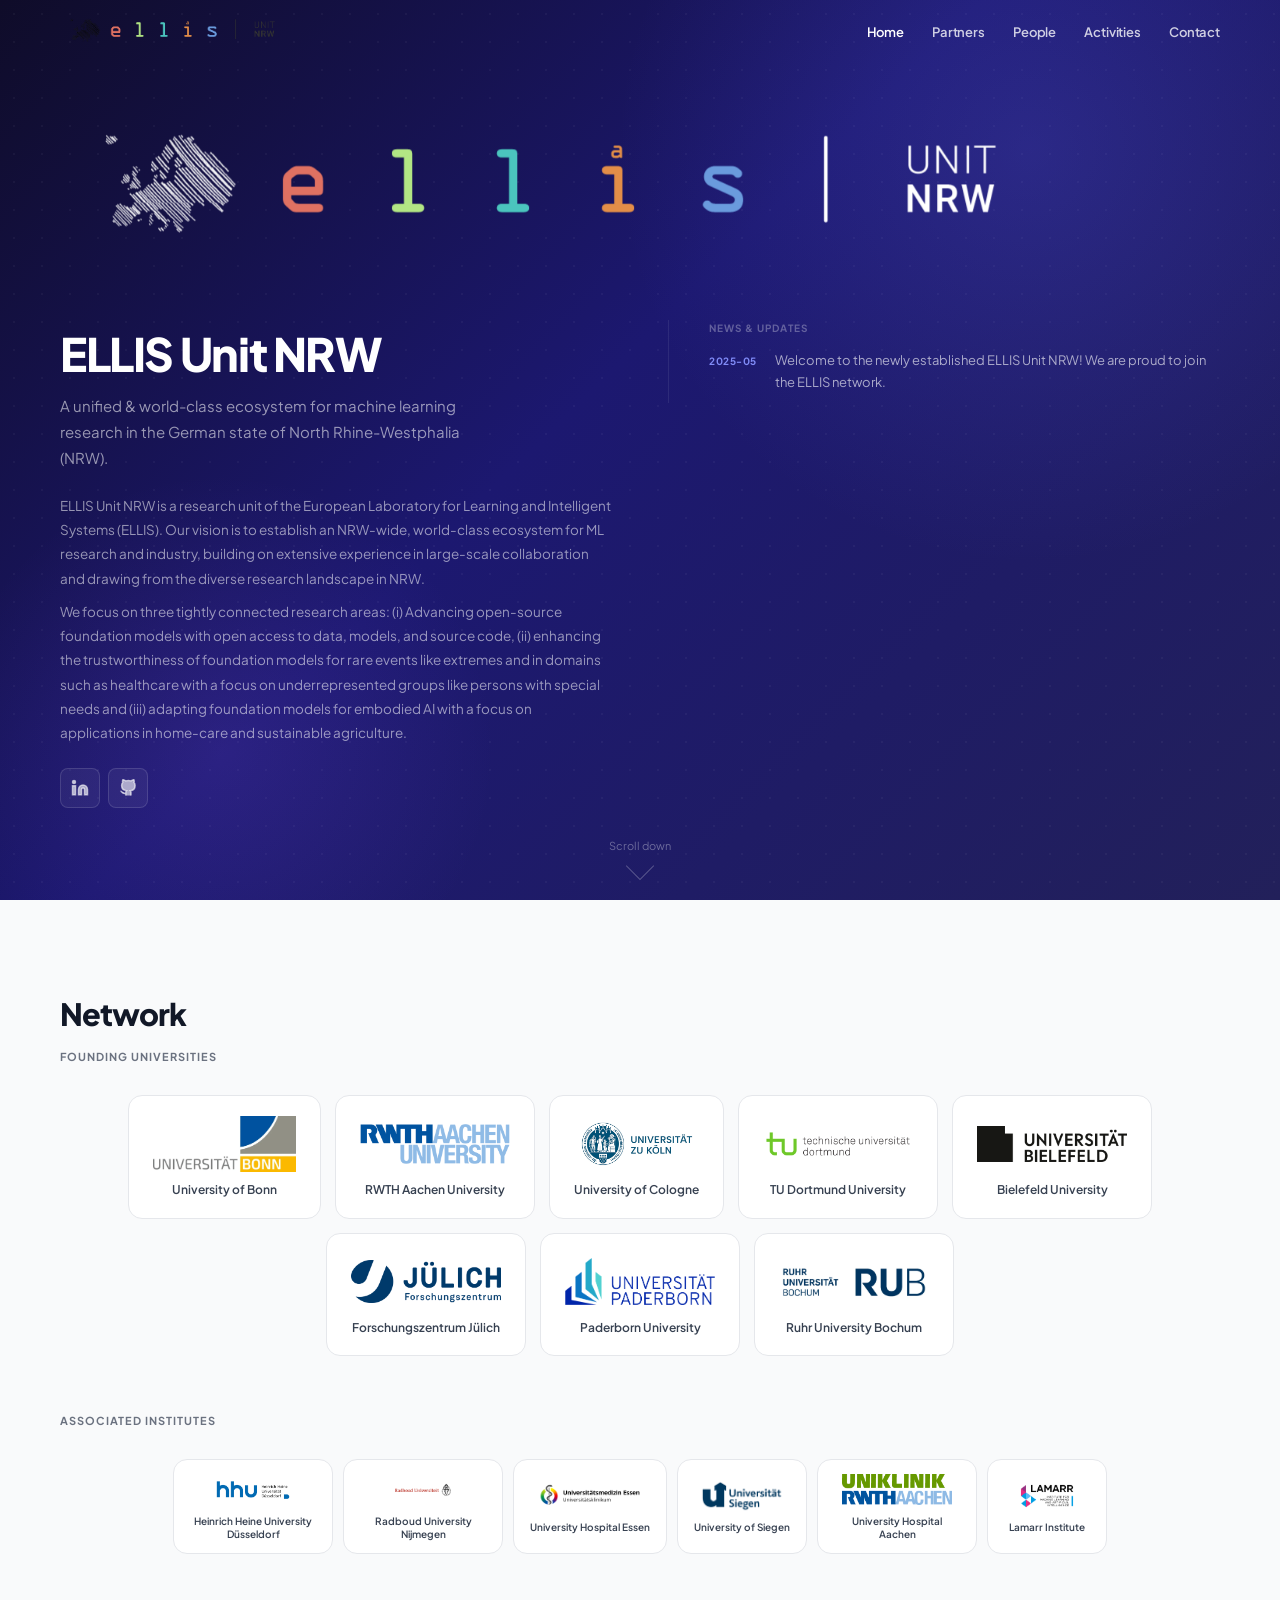
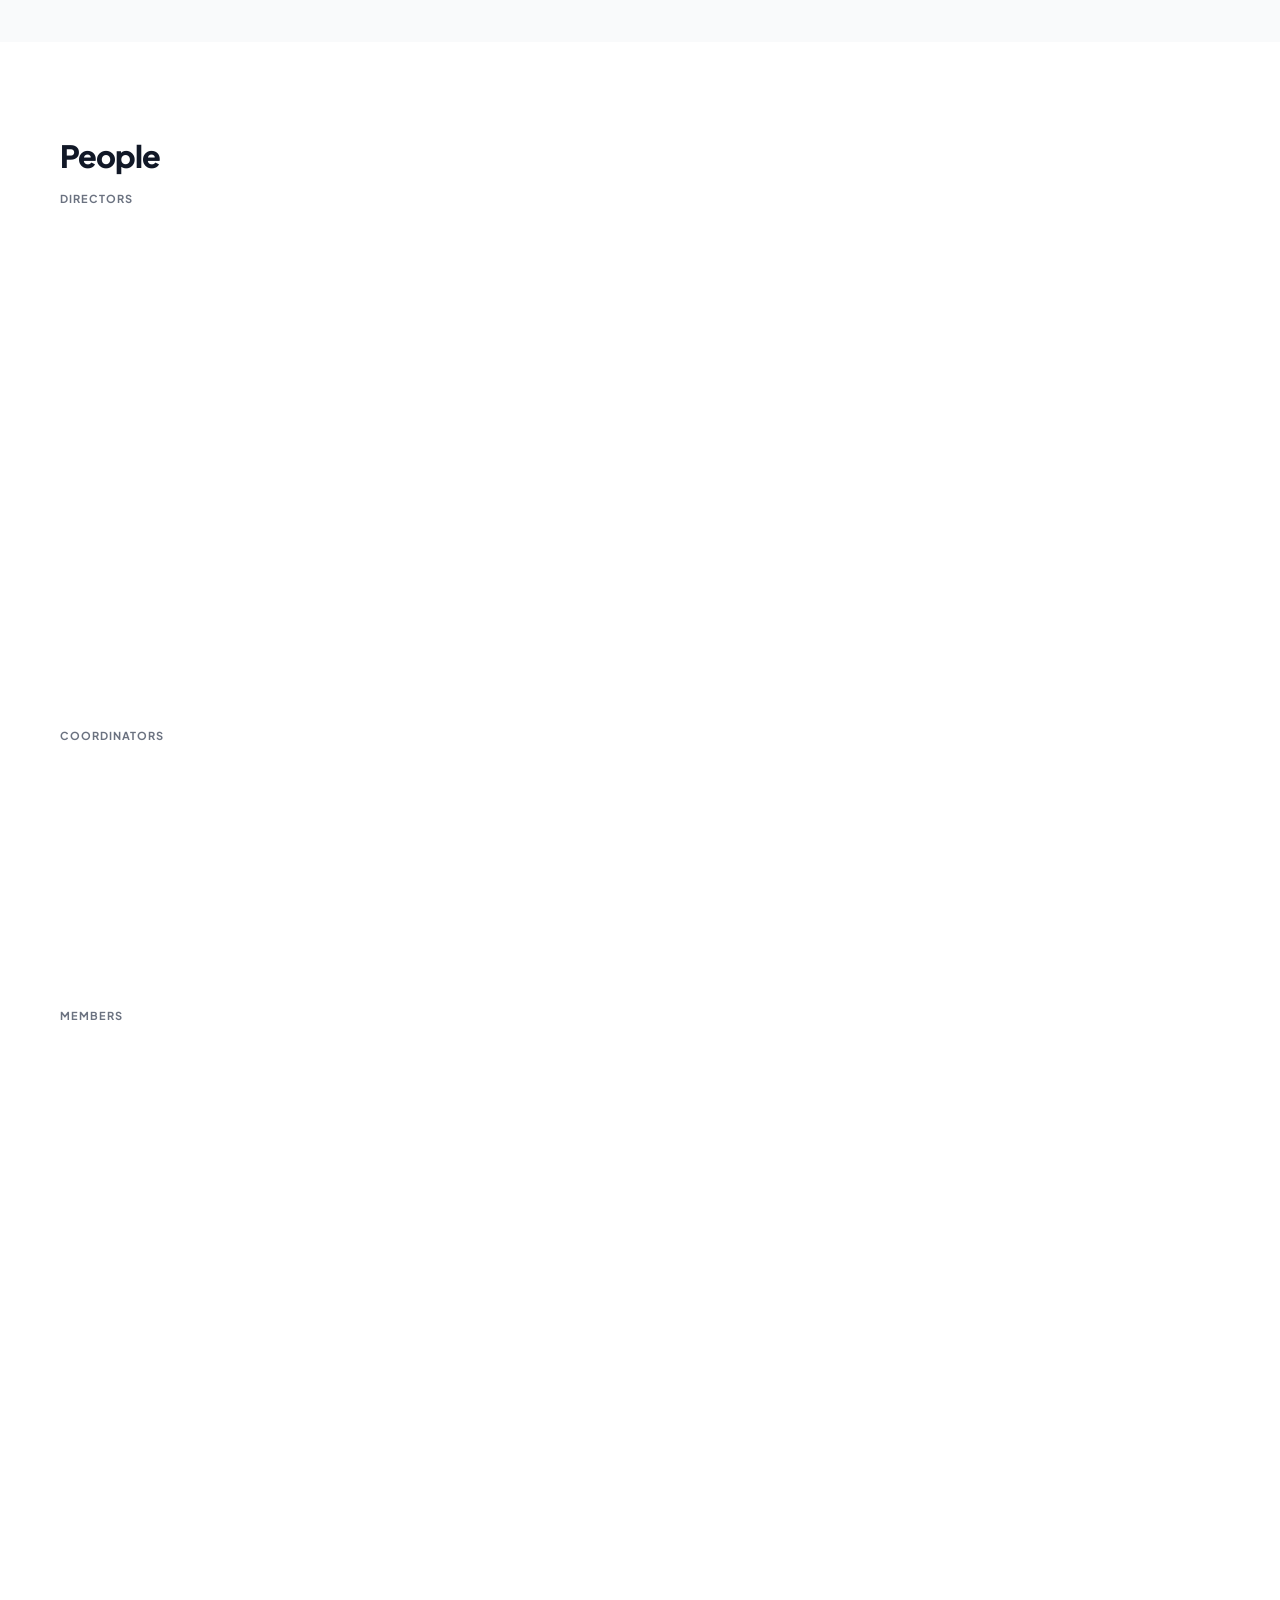
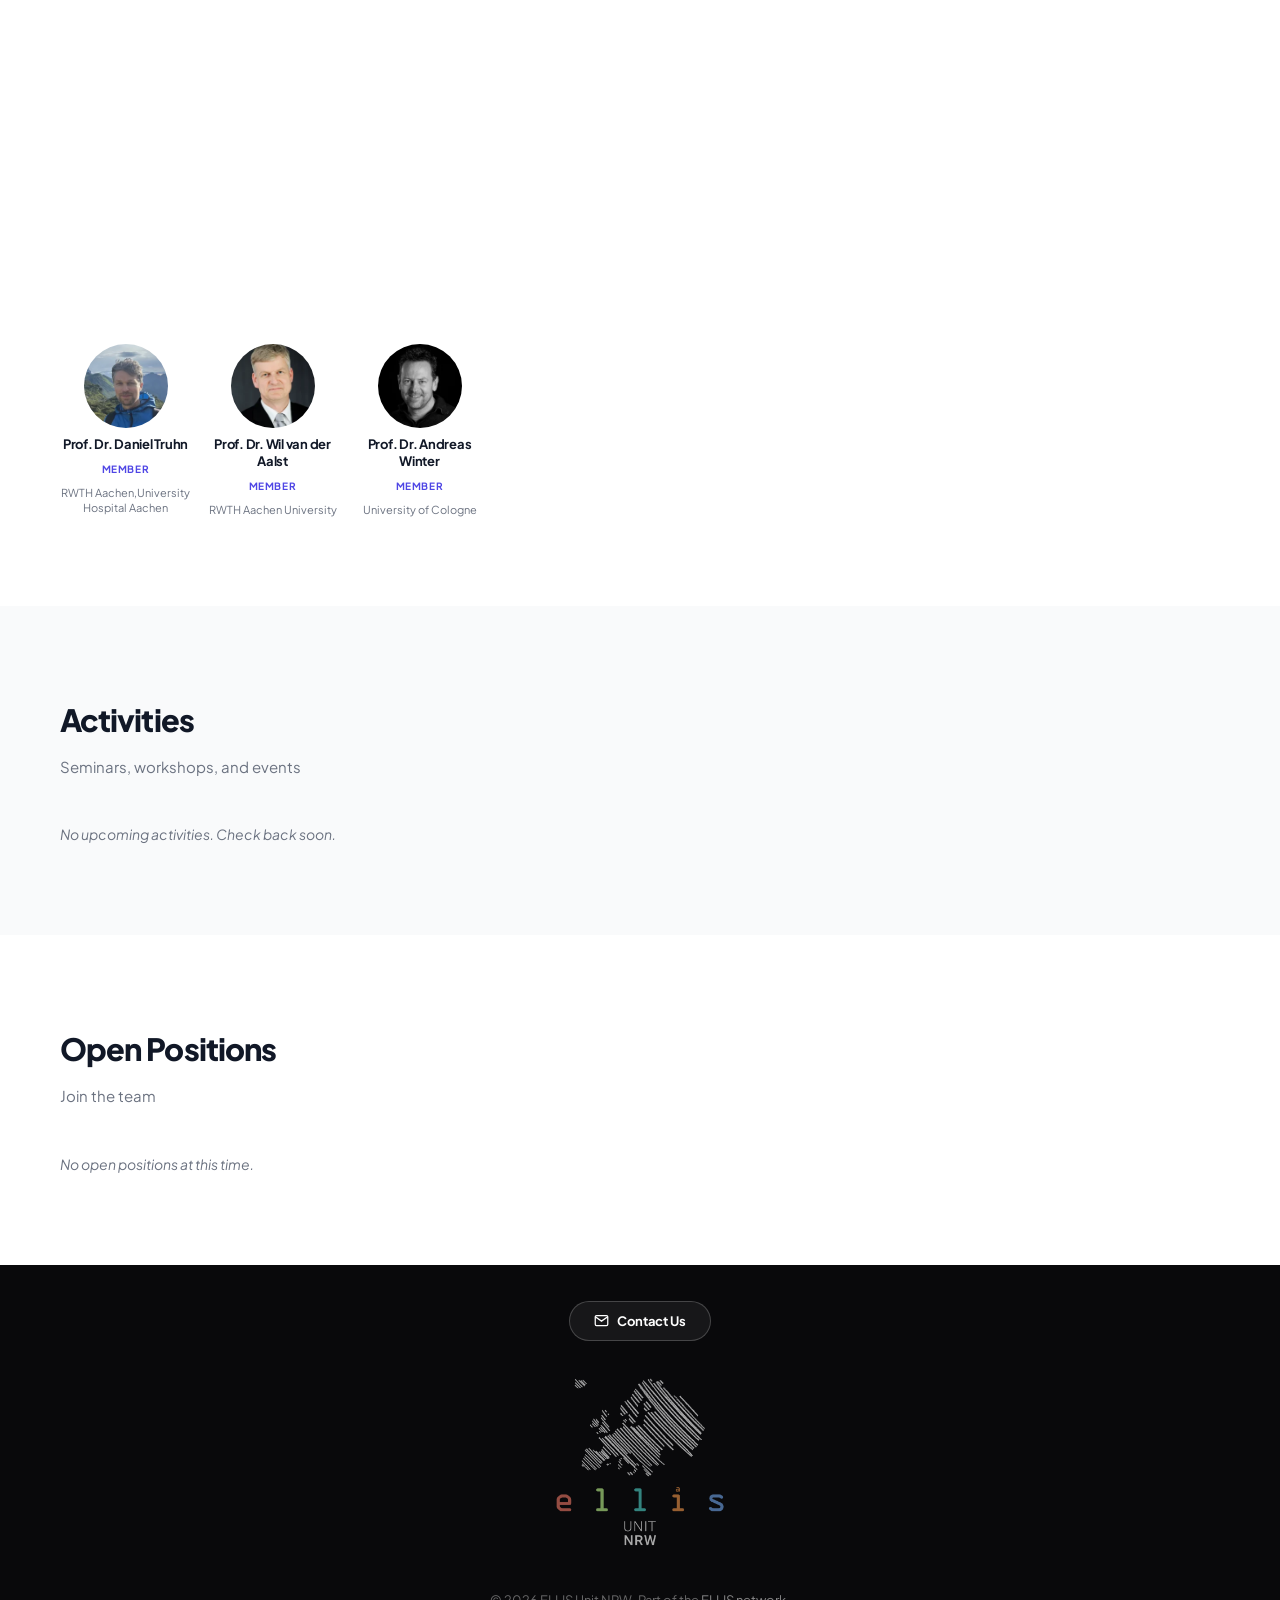
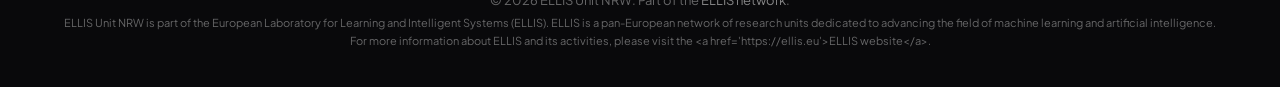
==== commit 6de2baed: "fixes" ====
--- a/index.html
+++ b/index.html
@@ -44,7 +44,8 @@
   <div class="hero-inner">
 
     <div class="hero-logo-wrap">
-      <img src="images/ellis-logo_horizontal_white_2026-NRW.png" alt="ELLIS Unit NRW" class="hero-logo-img" id="hero-logo-img">
+      <img src="images/ellis-logo_horizontal_white_2026-NRW.png" alt="ELLIS Unit NRW" class="hero-logo-img hero-logo-horizontal" id="hero-logo-img">
+      <img src="images/ellis-logo_vertical_white_2026-NRW.png"   alt="ELLIS Unit NRW" class="hero-logo-img hero-logo-vertical">
     </div>
 
     <div class="hero-grid">
--- a/styles.css
+++ b/styles.css
@@ -98,6 +98,9 @@
   will-change: opacity;
 }
 
+.hero-logo-vertical   { display: none }
+.hero-logo-horizontal { display: block }
+
 .nav-menu { display:flex; align-items:center; gap:28px }
 .nav-link {
   font-size:13px; font-weight:600; letter-spacing:-.01em;
@@ -208,13 +211,13 @@
 
 .hero-social { display:flex; gap:8px; flex-wrap:wrap; margin-bottom:24px }
 .social-icon {
-  width:32px; height:32px; border-radius:var(--r-sm);
+  width:40px; height:40px; border-radius:var(--r-sm);
   display:flex; align-items:center; justify-content:center;
   border:1px solid rgba(255,255,255,.13); background:rgba(255,255,255,.05);
   color:rgba(255,255,255,.6); transition:all .2s var(--ease);
 }
 .social-icon:hover { background:var(--indigo); border-color:var(--indigo); color:var(--white) }
-.social-icon svg { width:14px; height:14px; fill:currentColor }
+.social-icon svg { width:18px; height:18px; fill:currentColor }
 
 .hero-cta { display:flex; gap:10px; flex-wrap:wrap }
 
@@ -621,9 +624,40 @@
   .footer-inner { flex-direction:column; align-items:center; text-align:center; gap:20px }
   .activities-grid { grid-template-columns:1fr }
   .members-grid { grid-template-columns:repeat(auto-fill, minmax(100px,1fr)) }
-  .directors-row { gap:28px 18px }
+  .directors-row {
+    max-width: calc(3 * 140px + 2 * 28px); /* 476px — 3 cards + 2 gaps */
+  }
+  .hero-logo-img {
+    width: 75%;
+    height: auto;
+    max-width: none;
+    min-height: unset;
+  }
+  .partner-card {
+    padding: 12px 16px;
+    min-width: 120px;
+    max-width: 160px;
+    gap: 7px;
+  }
+  .partner-logo      { height: 36px; max-width: 110px }
+  .partner-name      { font-size: 10px }
+  .partner-grid      { gap: 10px }
 }
 @media (max-width:480px) {
   .members-grid { grid-template-columns:repeat(3,1fr) }
   .director-avatar { width:90px; height:90px; font-size:24px }
-}
+  .directors-row {
+    max-width: calc(2 * 140px + 1 * 28px); /* 308px — 2 cards + 1 gap */
+  }
+  .hero-logo-img {
+    width: 85%;
+    height: auto;
+    max-width: none;
+    min-height: unset;
+  }
+}
+
+@media (max-width: 600px) {
+  .hero-logo-horizontal { display: none }
+  .hero-logo-vertical   { display: block; width: 65%; height: auto; max-width: 200px }
+}
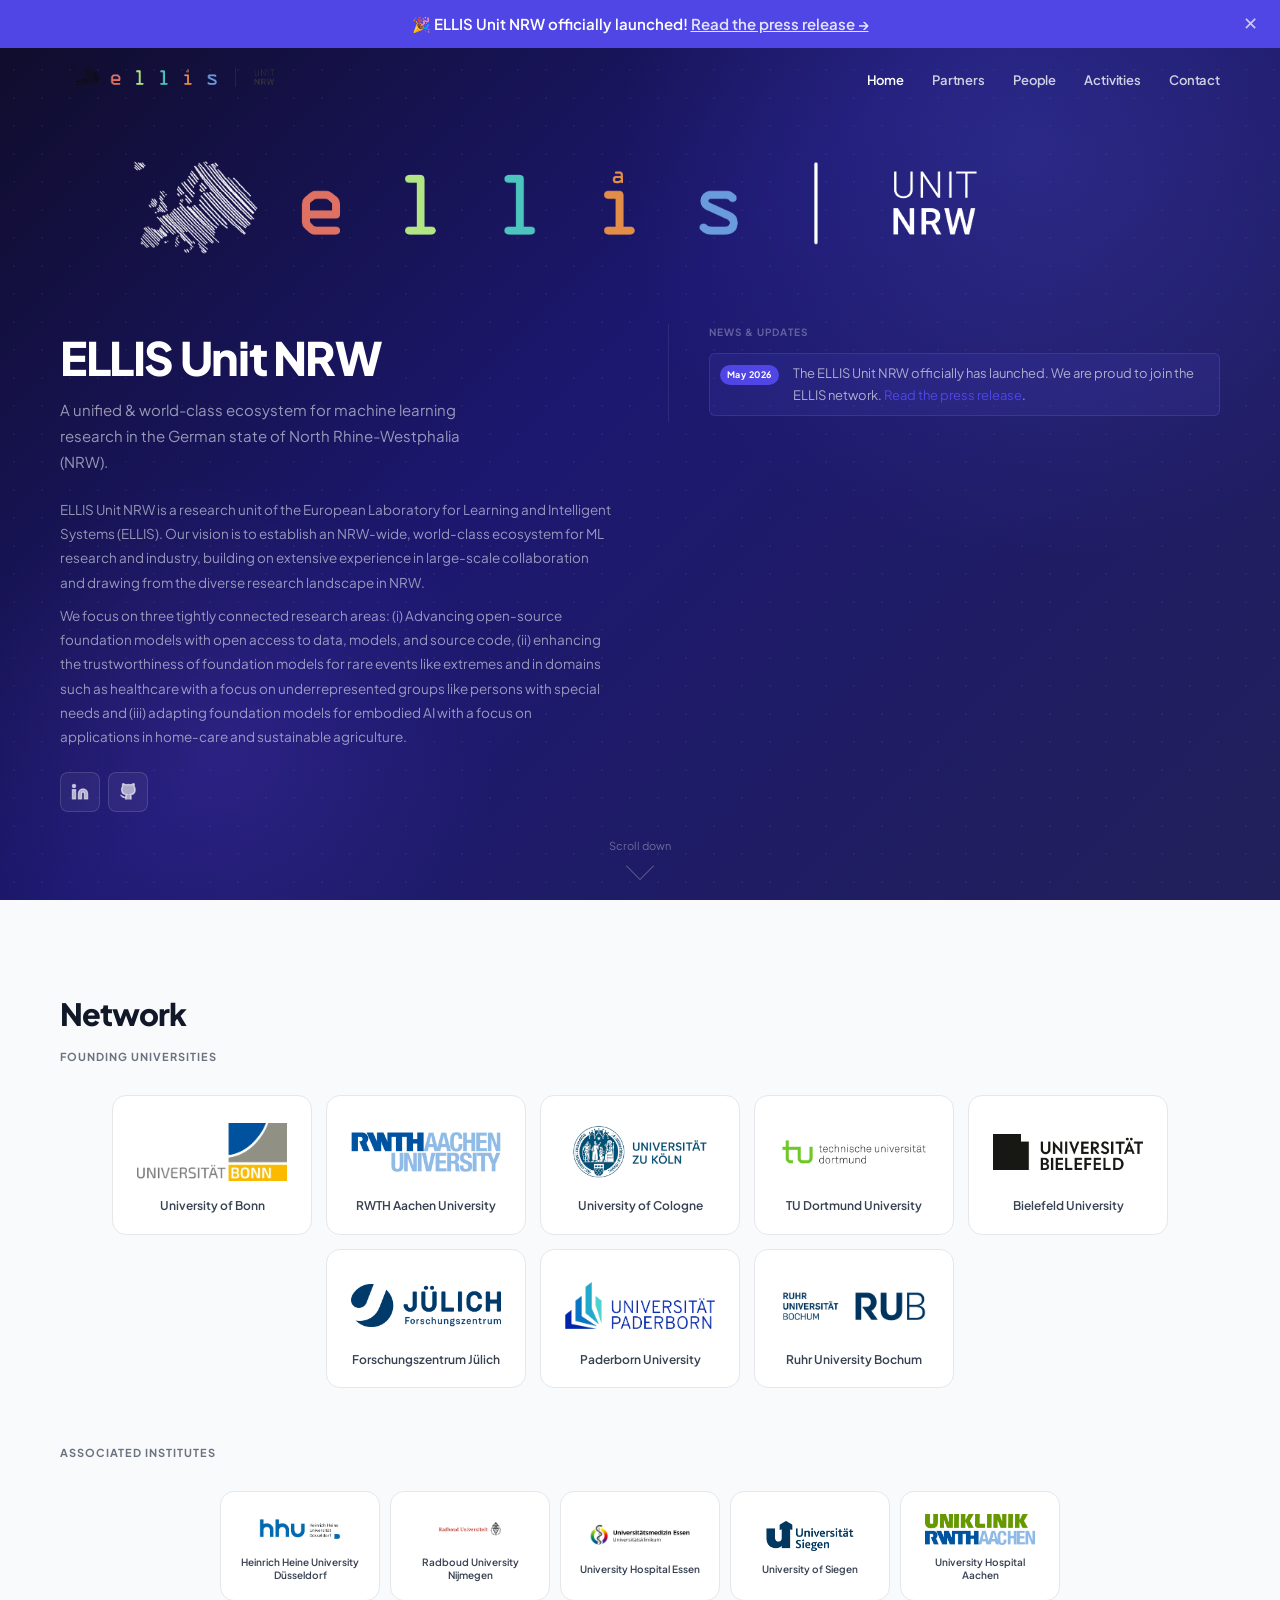
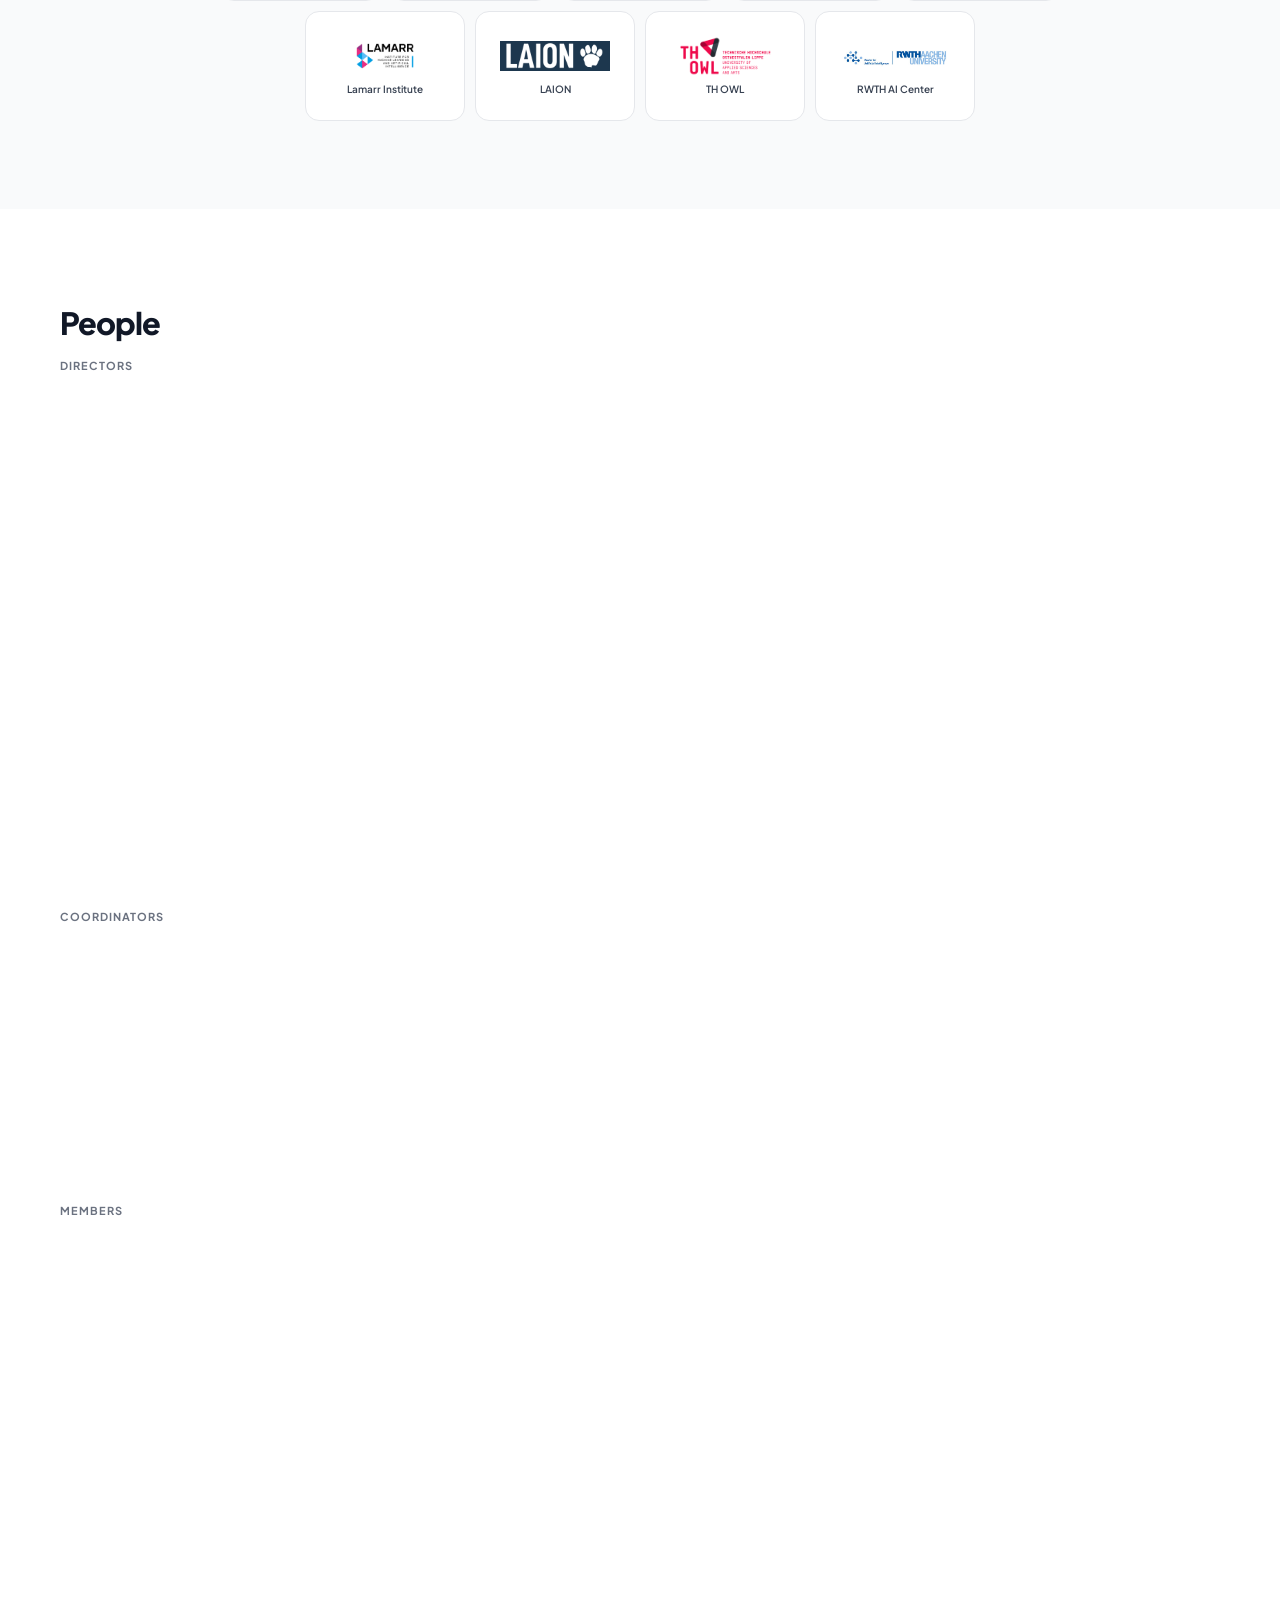
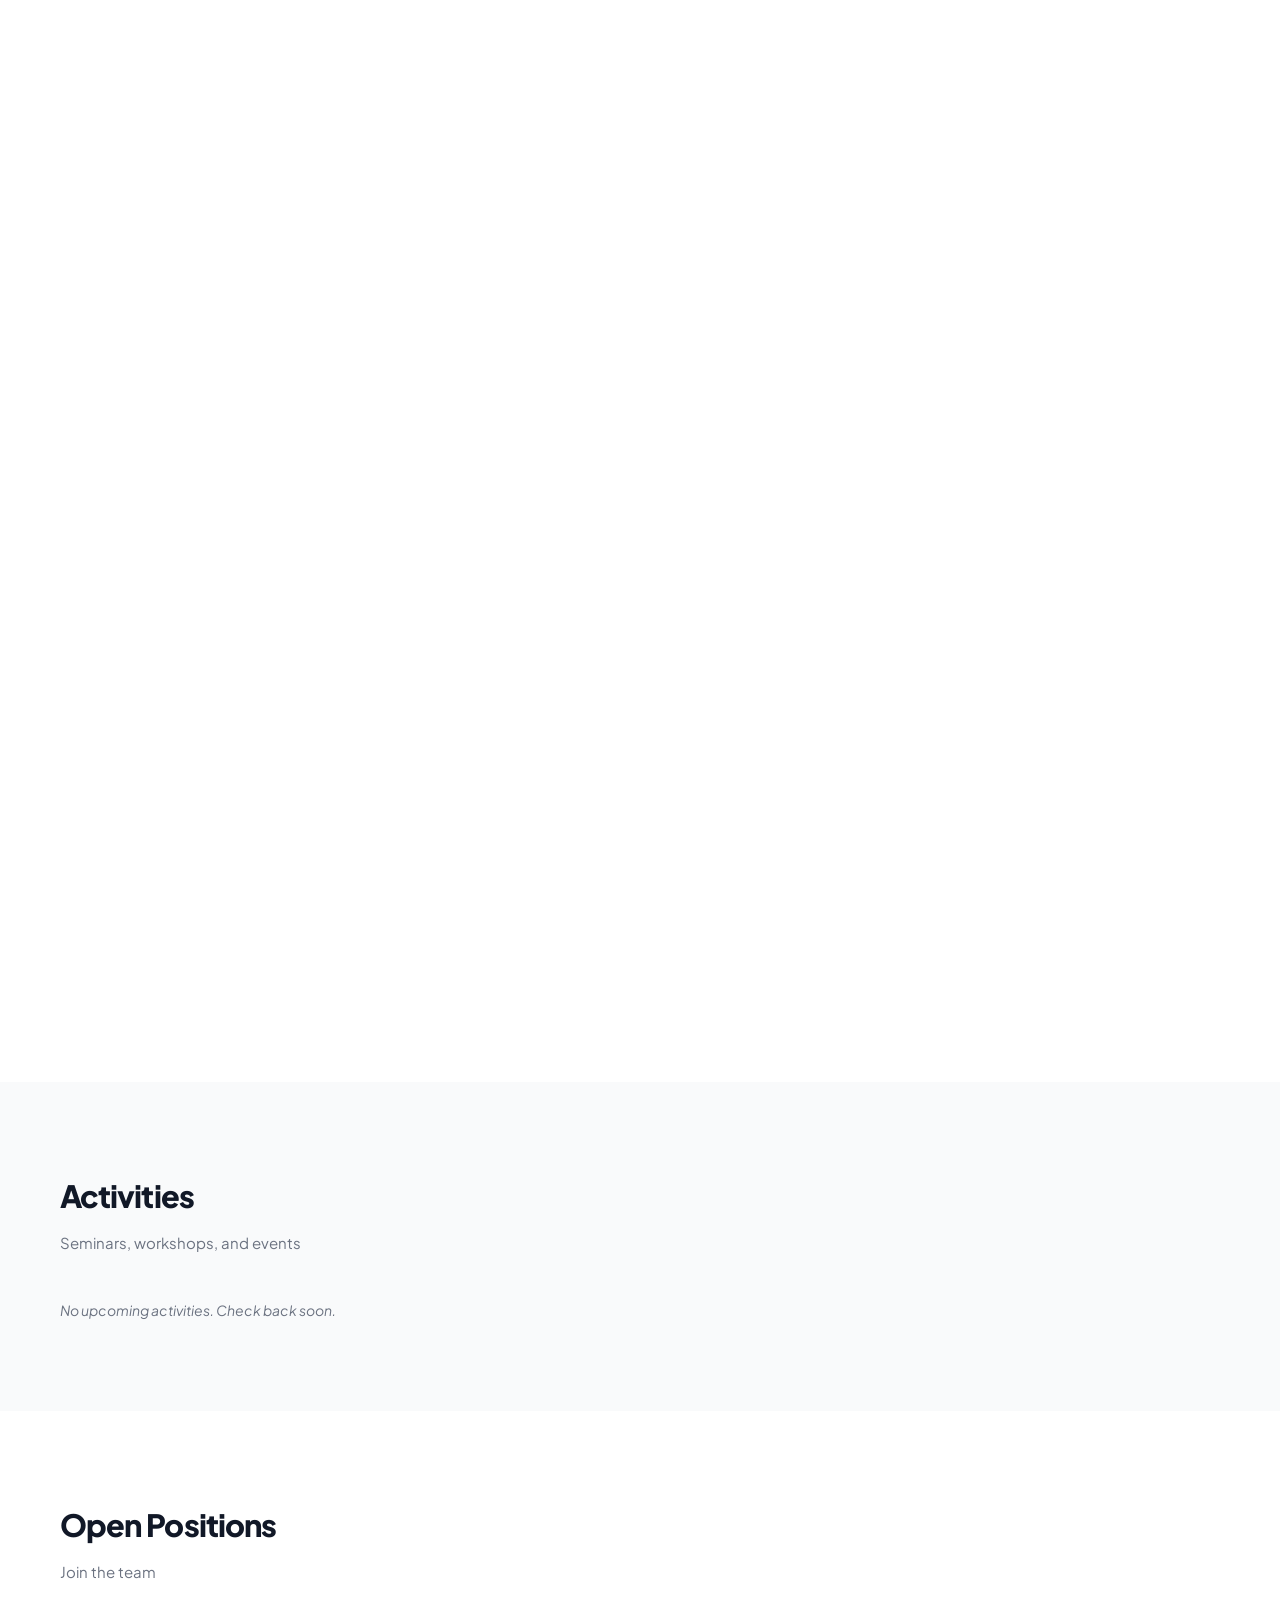
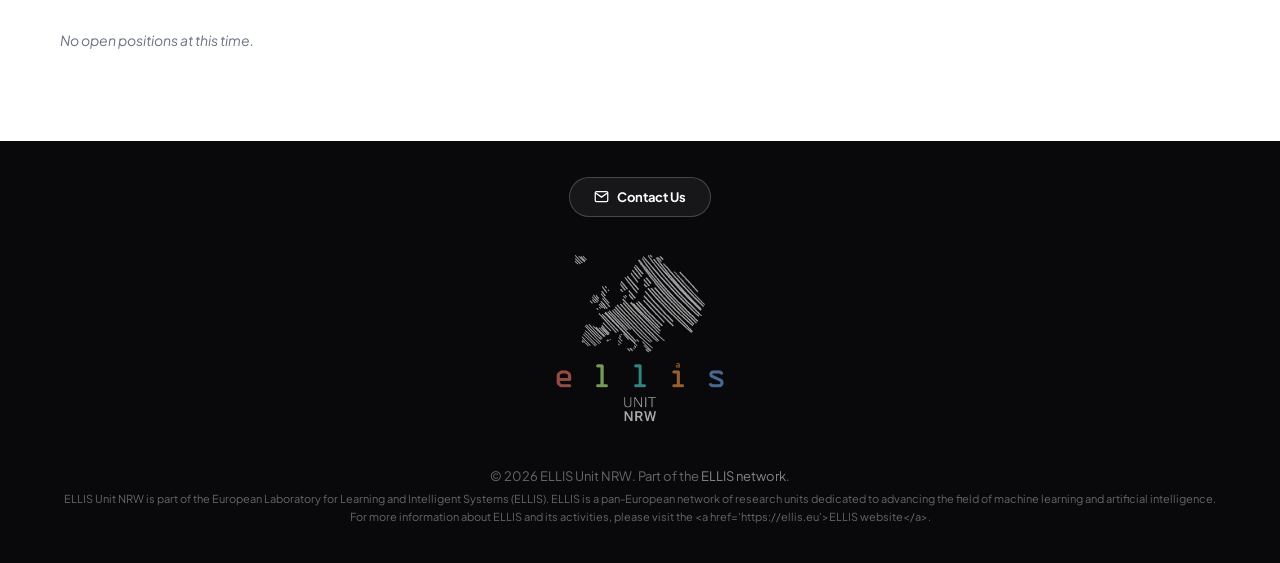
==== commit 75216c8f: "update" ====
--- a/index.html
+++ b/index.html
@@ -14,6 +14,10 @@
 <body>
 
   <!-- ── Navigation ── -->
+  <div class="announce-bar" id="announce-bar" style="display:none">
+    <span id="announce-inner"></span>
+    <button class="announce-close" id="announce-close" aria-label="Dismiss">✕</button>
+  </div>
   <nav class="navbar" id="navbar">
     <div class="nav-container">
       <a href="#home" class="nav-logo" aria-label="ELLIS Unit NRW">
--- a/styles.css
+++ b/styles.css
@@ -89,7 +89,7 @@
 }
 
 .hero-logo-img {
-  height: clamp(100px, 16vw, 180px);
+  height: clamp(80px, 16vw, 140px);
   width: auto;
   max-width: 100%;
   object-fit: contain;
@@ -331,8 +331,10 @@
 
 /* Scroll hint */
 .scroll-hint {
-  position:absolute; bottom:24px; left:50%; transform:translateX(-50%);
-  display:flex; flex-direction:column; align-items:center;
+  position: fixed; bottom: 24px; left: 50%; transform: translateX(-50%);
+  display: flex; flex-direction: column; align-items: center;
+  z-index: 10; pointer-events: auto;
+  transition: opacity .3s var(--ease);
 }
 .scroll-arrow {
   width:20px; height:20px;
@@ -352,7 +354,7 @@
 }
 .scroll-hint-text:hover { color:rgba(255,255,255,.6) }
 .scroll-hint.hidden .scroll-hint-text,
-.scroll-hint.hidden .scroll-arrow { opacity:0; pointer-events:none }
+.scroll-hint.hidden { opacity: 0; pointer-events: none; }
 
 
 @keyframes bounce {
@@ -394,21 +396,25 @@
   background:var(--white); transition:all .2s var(--ease);
 }
 .partner-card:hover { border-color:var(--indigo); box-shadow:var(--shadow-sm); transform:translateY(-2px) }
-.partner-logo { height:56px; width:auto; max-width:150px; object-fit:contain }
+.partner-logo {
+  width: 150px; height: 72px;
+  object-fit: contain; object-position: center;
+}
 .partner-logo-placeholder {
-  height:44px; min-width:80px; padding:0 14px;
+  width: 150px; height: 72px; padding:0 14px;
   display:flex; align-items:center; justify-content:center;
   background:var(--indigo-pale); border-radius:var(--r-sm);
   font-size:13px; font-weight:700; color:var(--indigo);
 }
 .partner-name { font-size:12px; font-weight:600; color:var(--gray-700); text-align:center; line-height:1.3 }
 
-/* Associated institutes tile grid */
 .assoc-grid {
   display: flex;
   flex-wrap: wrap;
   justify-content: center;
   gap: 10px;
+  max-width: 840px; 
+  margin: 0 auto;
 }
 .assoc-card {
   display: flex;
@@ -418,17 +424,18 @@
   gap: 7px;
   text-decoration: none;
   padding: 12px 16px;
-  min-width: 120px;
-  max-width: 160px;
+  width: 160px;  
+  height: 110px; 
   border-radius: var(--r-md);
   border: 1.5px solid var(--gray-200);
   background: var(--white);
   transition: all .2s var(--ease);
 }
 .assoc-card:hover { border-color: var(--indigo); box-shadow: var(--shadow-sm); transform: translateY(-2px) }
-.assoc-logo { height: 36px; width: auto; max-width: 110px; object-fit: contain }
+.assoc-logo { width: 110px; height: 40px;
+  object-fit: contain; object-position: center; }
 .assoc-logo-placeholder {
-  height: 30px; min-width: 60px; padding: 0 10px;
+  width: 110px; height: 40px; padding: 0 10px;
   display: flex; align-items: center; justify-content: center;
   background: var(--indigo-pale); border-radius: var(--r-sm);
   font-size: 11px; font-weight: 700; color: var(--indigo);
@@ -451,7 +458,7 @@
   margin-left: auto;
   margin-right: auto;
 }
-/* Coordinators: same centering logic as directors, member card width (120px) + 16px gap */
+/* Coordinators: left-aligned, wrap left-aligned */
 .coordinators-row {
   display: flex;
   flex-wrap: wrap;
@@ -460,7 +467,6 @@
   margin-left: auto;
   margin-right: auto;
 }
-/* A person card is just a flex column — no box, no border */
 .person-card {
   display:flex; flex-direction:column; align-items:center; gap:8px;
   max-width:140px; text-align:center;
@@ -598,6 +604,50 @@
 }
 .fade-up.visible { opacity:1; transform:none }
 
+/* ══════════════════════
+   ANNOUNCEMENT BANNER
+   ══════════════════════ */
+:root { --banner-h: 0px; }
+
+.announce-bar {
+  position: fixed; top: 0; left: 0; right: 0; z-index: 102;
+  min-height: 48px; padding: 10px 52px;
+  display: flex; align-items: center; justify-content: center;
+  background: var(--indigo); color: var(--white);
+  font-size: 15px; font-weight: 600; gap: 10px;
+  text-align: center; line-height: 1.5;
+}
+.announce-bar a { color: rgba(255,255,255,.85); text-decoration: underline }
+.announce-bar a:hover { color: var(--white) }
+.announce-close {
+  position: absolute; right: 14px; top: 50%; transform: translateY(-50%);
+  background: none; border: none; color: rgba(255,255,255,.7);
+  font-size: 18px; cursor: pointer; line-height: 1; padding: 4px 8px;
+  transition: color .15s;
+}
+.announce-close:hover { color: var(--white) }
+
+body.has-banner .navbar { top: var(--banner-h); }
+body.has-banner .hero   { padding-top: calc(80px + var(--banner-h)); }
+
+
+/* ══════════════════════
+   PINNED NEWS ITEM
+   ══════════════════════ */
+.hero-news-item.pinned {
+  background:rgba(99,102,241,.10);
+  border:1px solid rgba(99,102,241,.25);
+  border-radius:6px;
+  padding:8px 10px 8px 10px;
+  margin-bottom:6px;
+  border-bottom:1px solid rgba(99,102,241,.25) !important;
+}
+.hero-news-item.pinned .news-date {
+  color:var(--white); background:var(--indigo);
+  padding:2px 7px; border-radius:var(--r-full);
+  font-size:9px;
+}
+
 /* ══════════════════════════════════
    RESPONSIVE
    ══════════════════════════════════ */
@@ -613,6 +663,7 @@
     flex-direction:column; gap:0; padding:8px 0;
     display:none; box-shadow:var(--shadow-md);
   }
+  .announce-bar { font-size: 14px; padding: 10px 40px 10px 16px; justify-content: flex-start; text-align: left; }
   .nav-menu.open { display:flex }
   .nav-link { padding:11px 20px; display:block; color:var(--gray-700) !important }
   .nav-link:hover,
@@ -621,6 +672,9 @@
   .hero { padding:76px 16px 52px }
   .section { padding:64px 16px }
   .footer { padding:28px 16px }
+  .scroll-hint { display: none; }
+  body.has-banner .hero { padding-top: calc(76px + var(--banner-h)); }
+
   .footer-inner { flex-direction:column; align-items:center; text-align:center; gap:20px }
   .activities-grid { grid-template-columns:1fr }
   .members-grid { grid-template-columns:repeat(auto-fill, minmax(100px,1fr)) }
@@ -639,9 +693,13 @@
     max-width: 160px;
     gap: 7px;
   }
-  .partner-logo      { height: 36px; max-width: 110px }
+  .partner-logo { width: 110px; height: 48px; }
   .partner-name      { font-size: 10px }
   .partner-grid      { gap: 10px }
+  /* 3 per row on tablet: 3×120px + 2×10px = 380px */
+  .assoc-grid { max-width: 380px }
+  .assoc-card { width: calc(50% - 7px); min-width: unset; max-width: unset; }
+  .assoc-logo { width: 110px; height: 48px; }
 }
 @media (max-width:480px) {
   .members-grid { grid-template-columns:repeat(3,1fr) }
@@ -655,9 +713,12 @@
     max-width: none;
     min-height: unset;
   }
+  .partner-card { width: 160px; }
+  /* 2 per row on small phones: 2×120px + 1×10px = 250px */
+  .assoc-grid { max-width: 250px }
 }
 
 @media (max-width: 600px) {
   .hero-logo-horizontal { display: none }
   .hero-logo-vertical   { display: block; width: 65%; height: auto; max-width: 200px }
-}
+}
